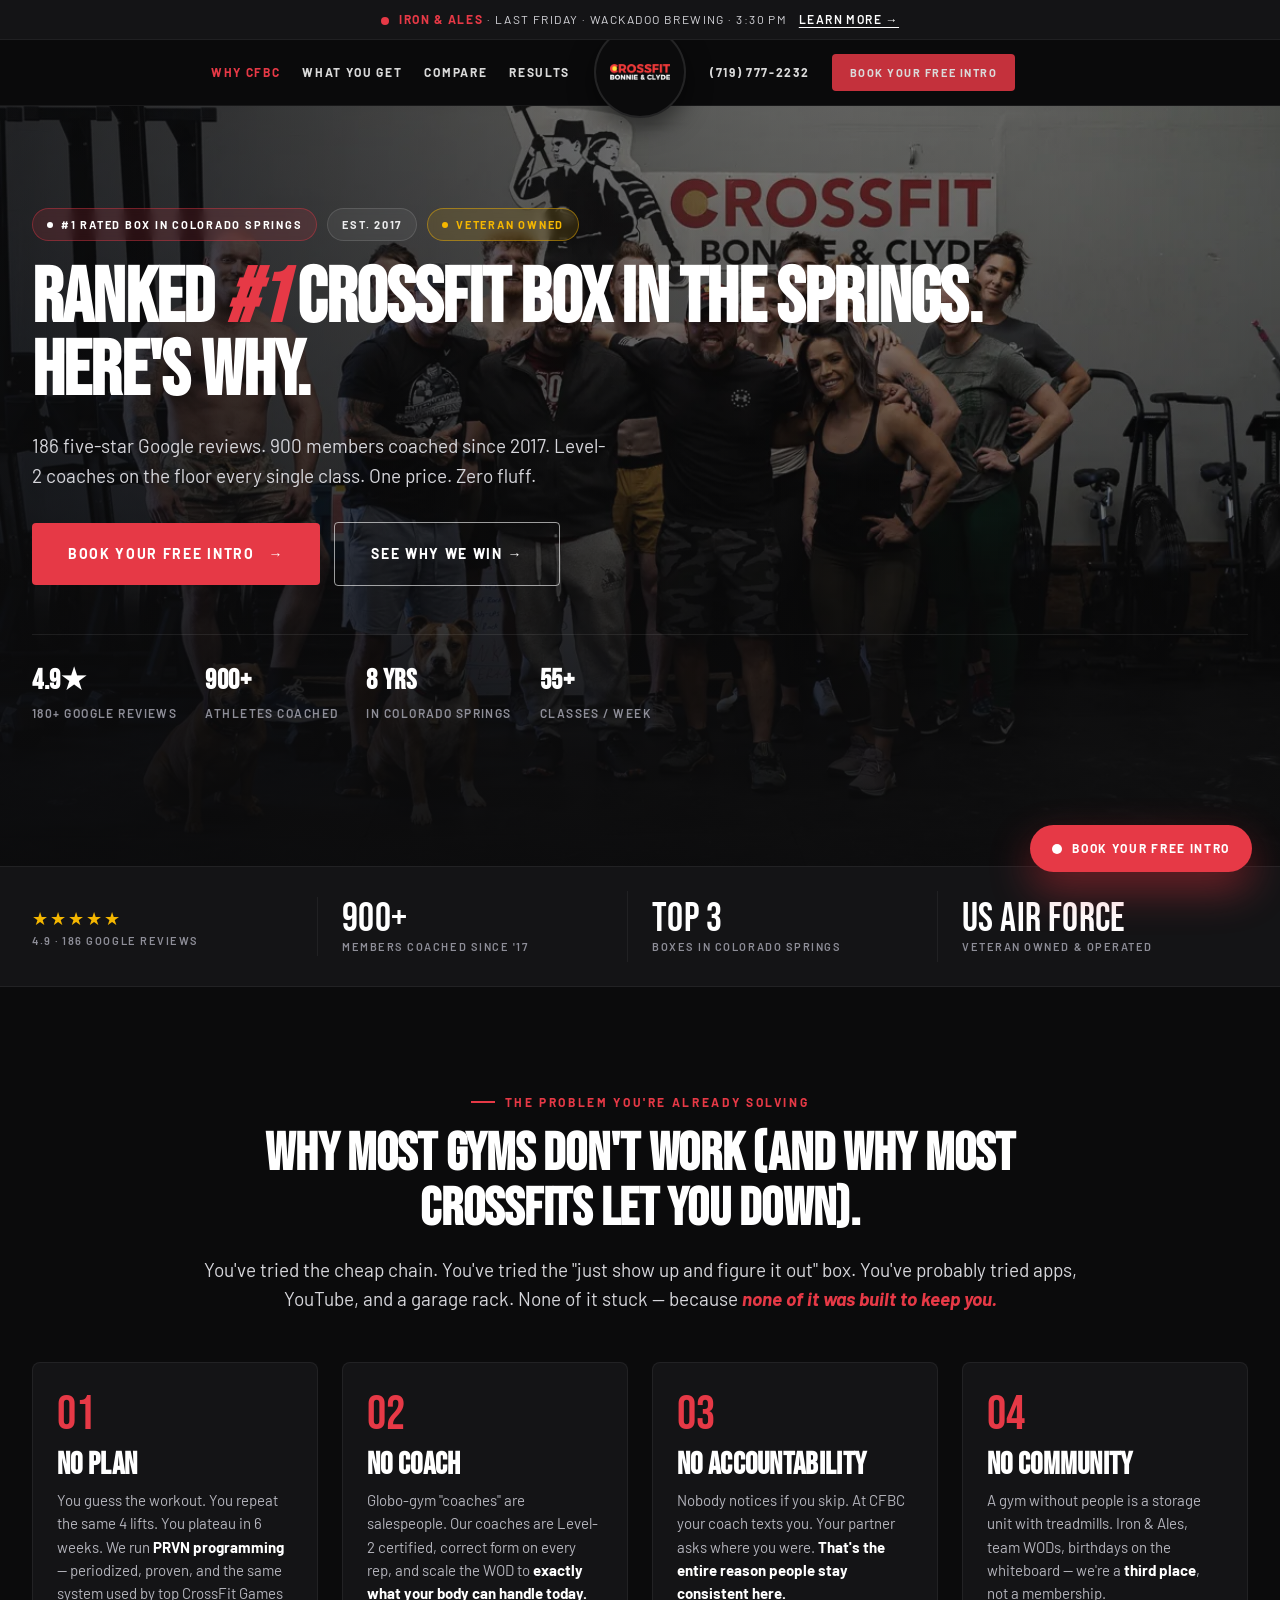
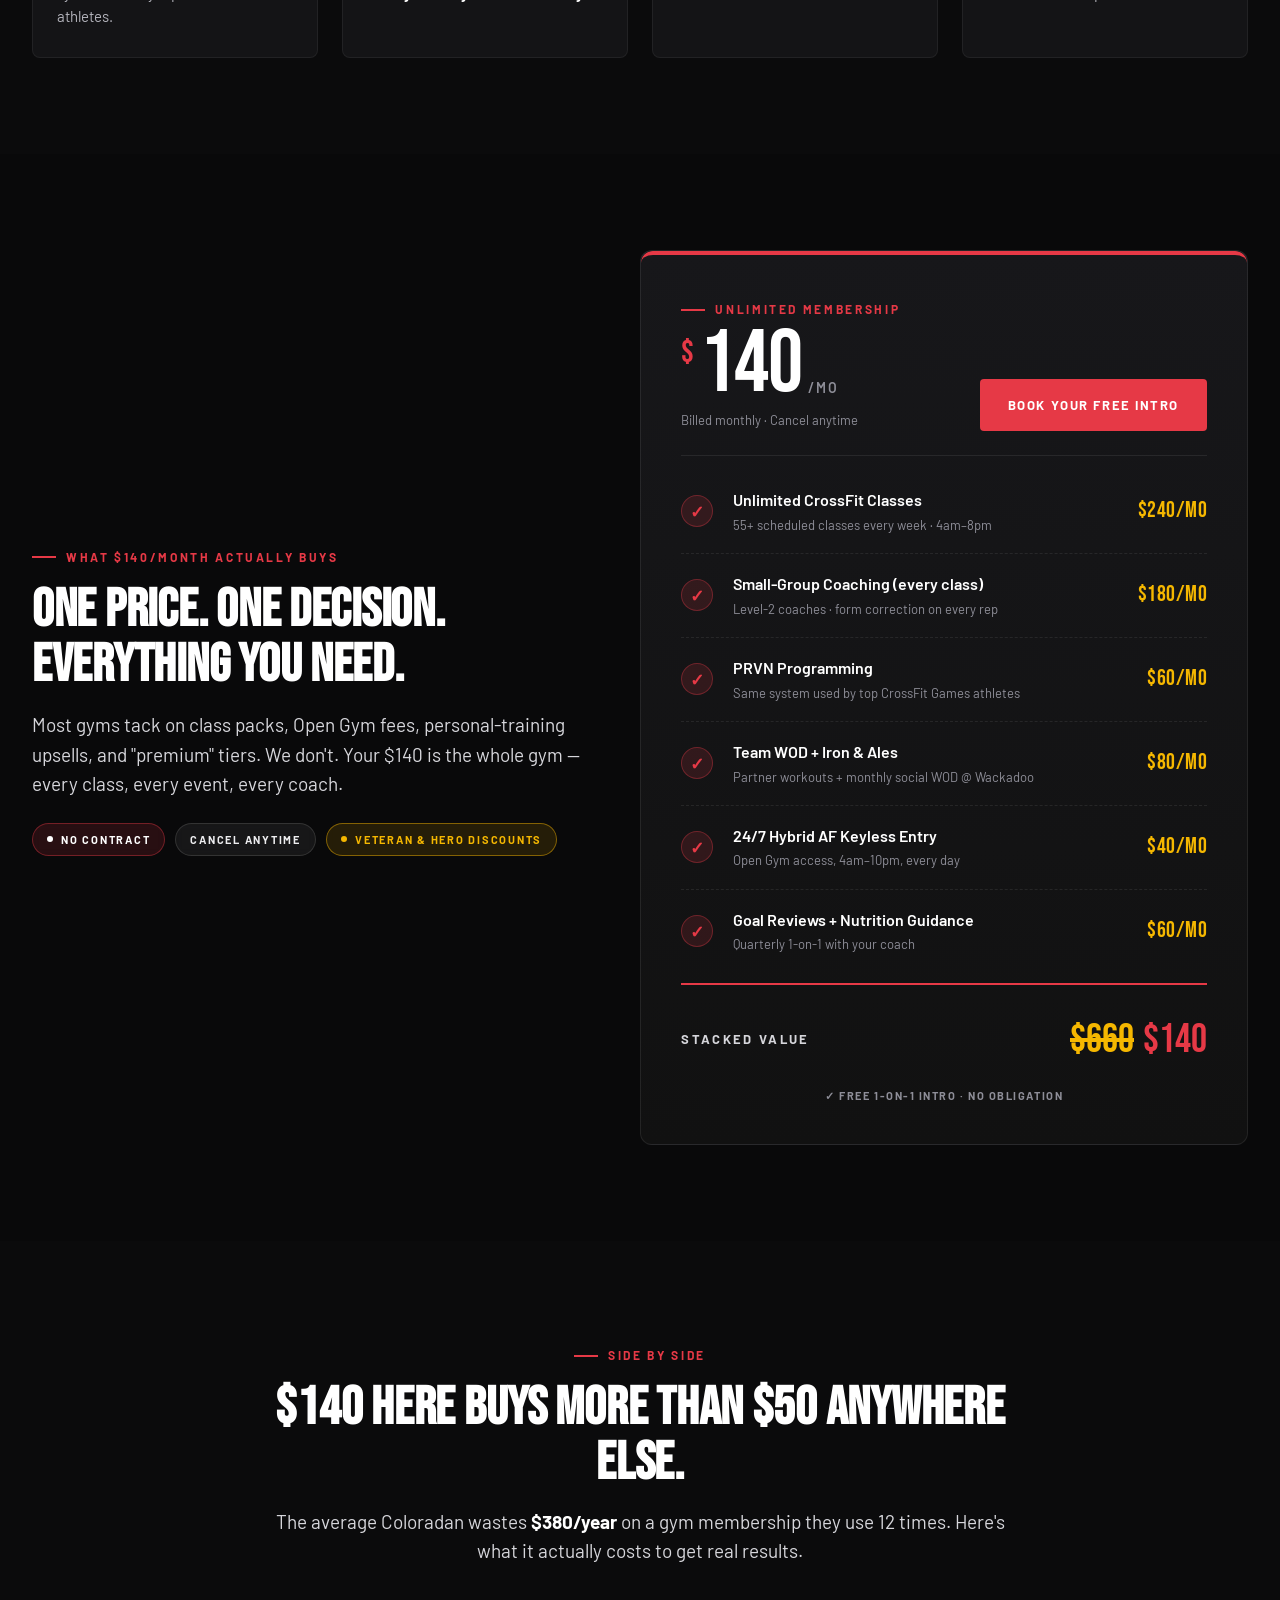
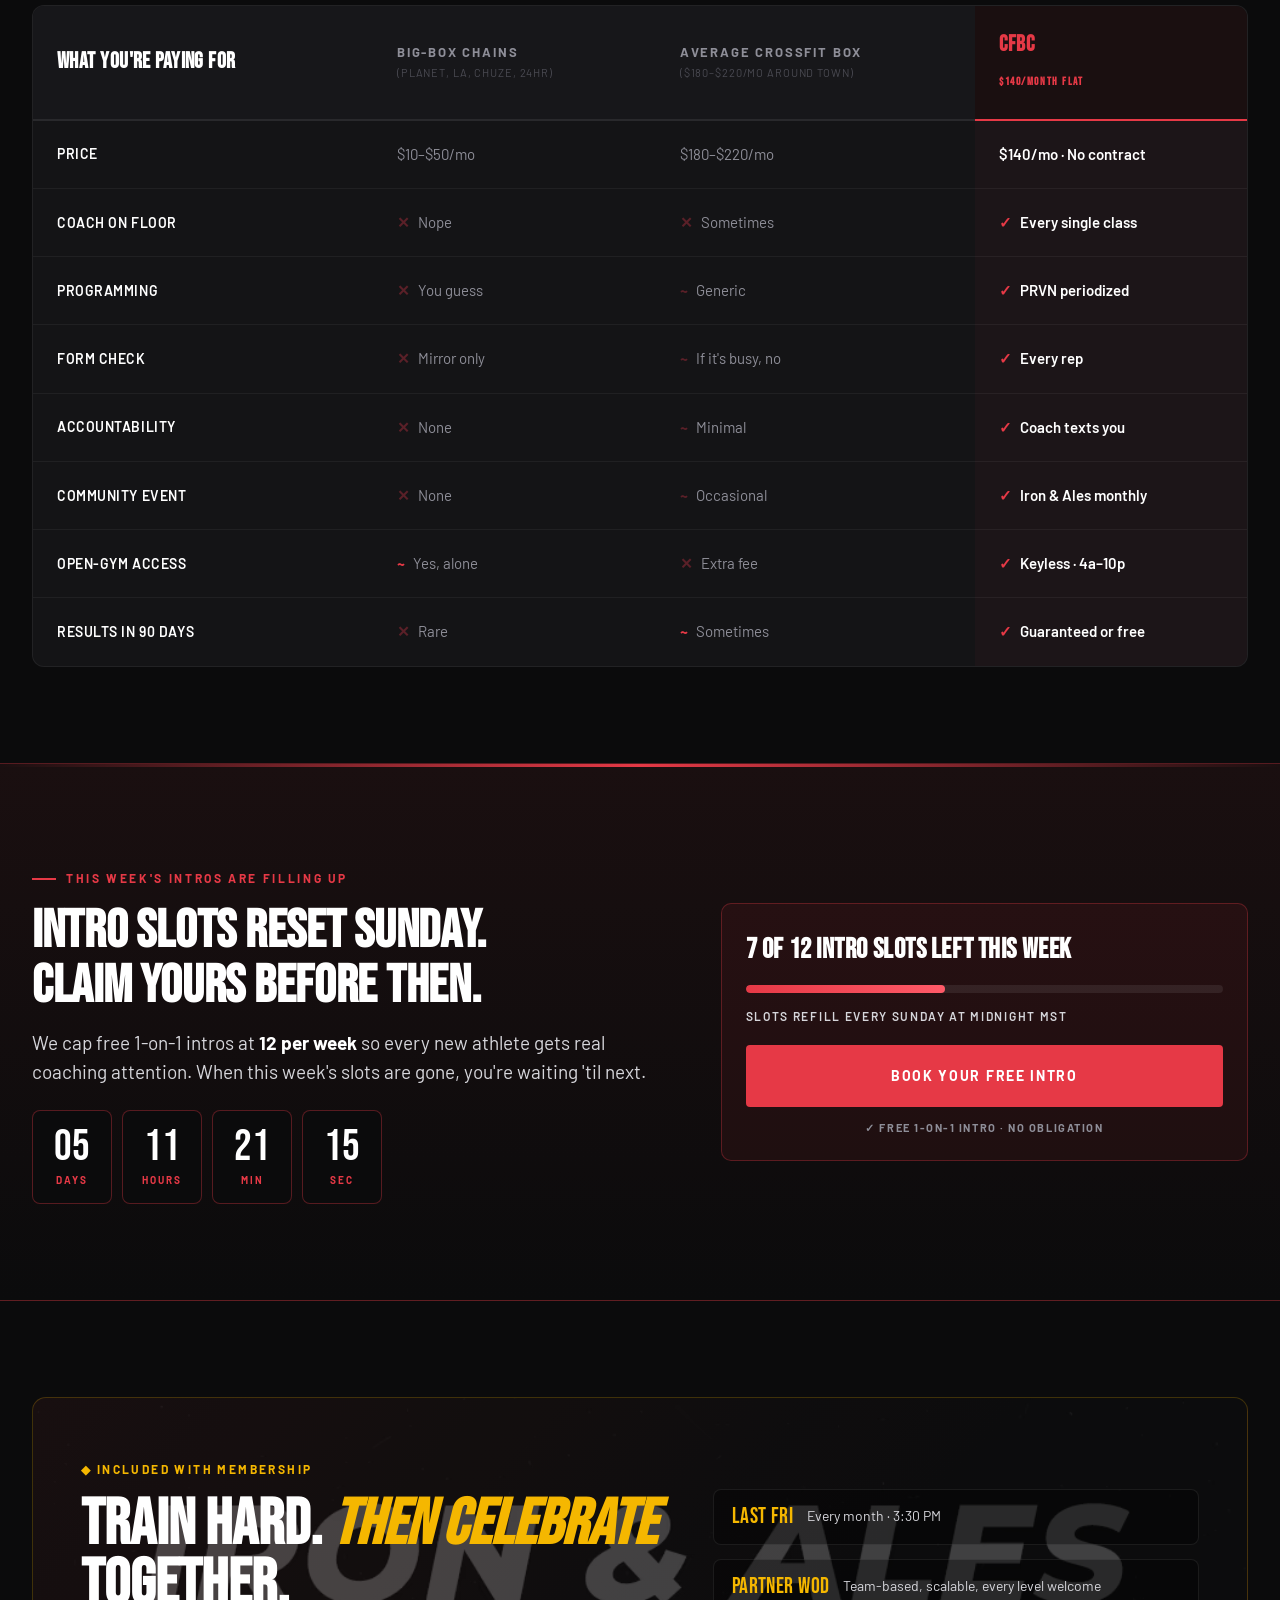
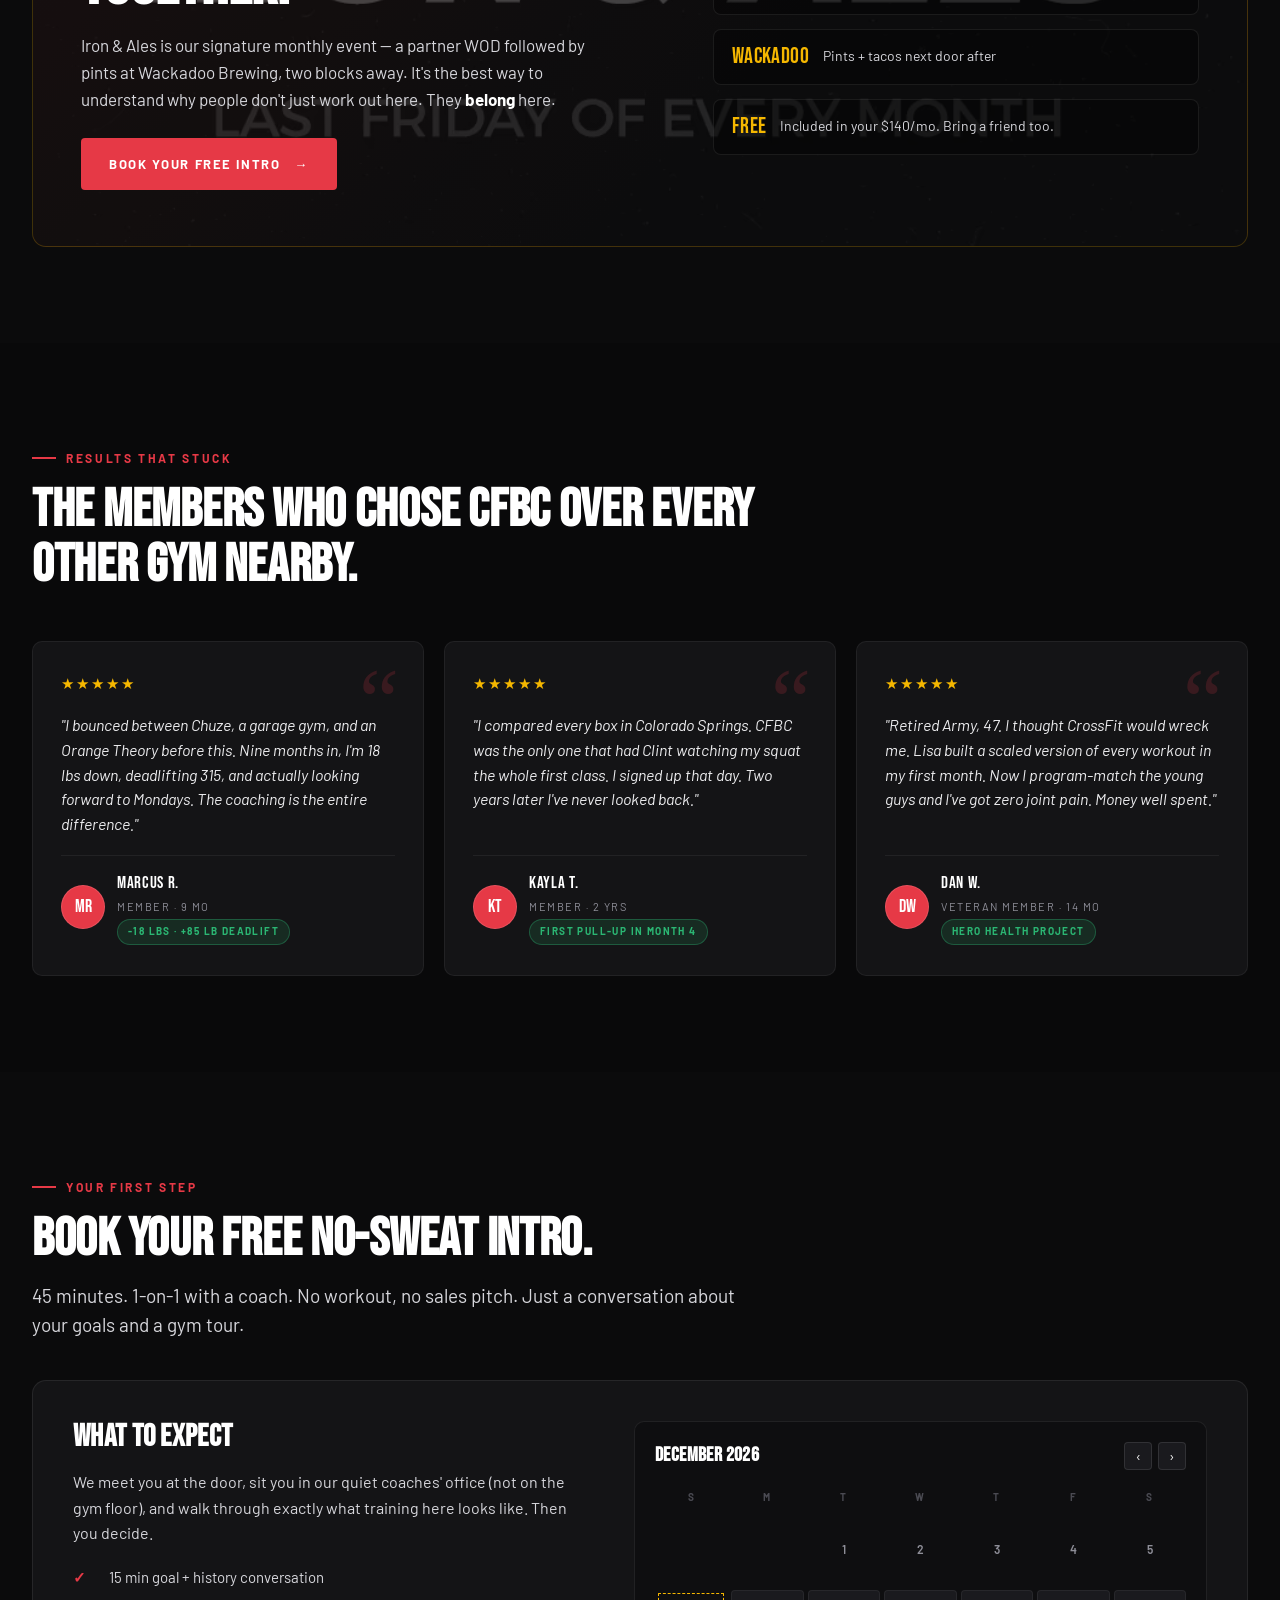
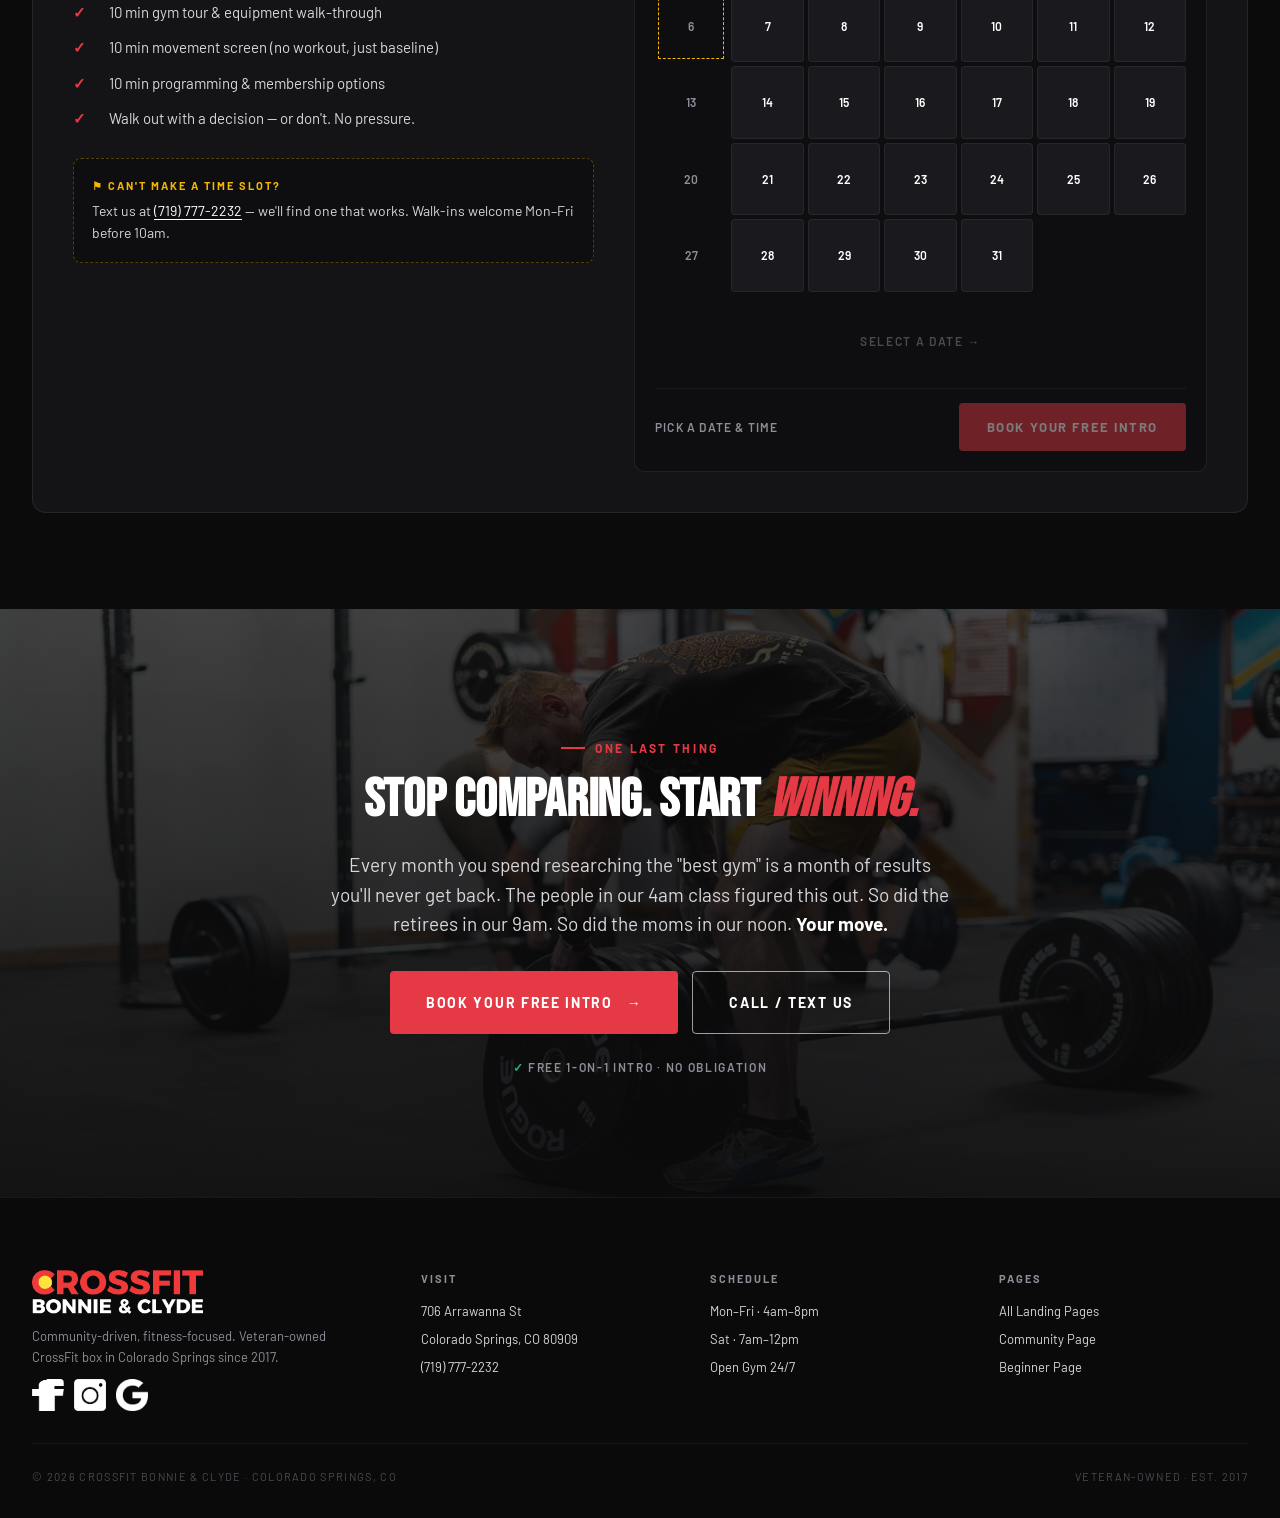
==== page-1-best-gym.html @ 379c1f5a "Implement CFBC landing pages from design handoff Three decision-stage landing pages for CrossFit Bon" ====
<!doctype html>
<html lang="en">
<head>
<meta charset="utf-8" />
<meta name="viewport" content="width=device-width,initial-scale=1" />
<title>CFBC — The Best CrossFit Gym in Colorado Springs</title>
<meta name="description" content="Coaching, unlimited classes, Iron &amp; Ales, and the community to back it up — all for $140/mo. Est. 2017. Veteran-owned." />
<link rel="stylesheet" href="shared/colors_and_type.css" />
<link rel="stylesheet" href="shared/lp.css" />
</head>
<body data-screen-label="Page 1 · Best Gym Near You" data-hero-treatment="photo">

<!-- IRON & ALES promo strip -->
<div class="promo-strip">
  <span class="dot"></span><b>Iron &amp; Ales</b> · Last Friday · Wackadoo Brewing · 3:30 PM <a href="#iron-ales">Learn More →</a>
</div>

<!-- NAV -->
<nav class="lp-nav">
  <div class="lp-nav-inner">
    <div class="lp-nav-links left">
      <a href="#why" class="active">Why CFBC</a>
      <a href="#value">What You Get</a>
      <a href="#compare">Compare</a>
      <a href="#results">Results</a>
    </div>
    <a href="#book" class="lp-logo-puck"><img src="assets/logo-cfbc.png" alt="CFBC"/></a>
    <div class="lp-nav-links right">
      <a href="tel:+17197772232">(719) 777-2232</a>
      <a href="#book" class="lp-nav-cta" data-cta-slot>Book Your Free Intro</a>
    </div>
  </div>
</nav>

<!-- HERO -->
<section class="hero" id="top">
  <div class="hero-bg"><img src="assets/photo-gym.webp" alt="CFBC gym floor"/></div>
  <div class="hero-scrim"></div>
  <div class="hero-inner">
    <div class="hero-badges">
      <span class="badge red"><span class="badge-dot"></span>#1 Rated Box in Colorado Springs</span>
      <span class="badge">Est. 2017</span>
      <span class="badge gold"><span class="badge-dot"></span>Veteran Owned</span>
    </div>
    <h1 class="display-h1">
      The Last CrossFit Gym You'll <em class="red-em">Ever Need</em> in Colorado Springs.
    </h1>
    <p class="sub">Coached sessions. Unlimited classes. Built-in community. One flat $140/month — no punch cards, no upsells, no guesswork. Book a free No-Sweat Intro and see the difference in 45 minutes.</p>
    <div class="hero-ctas">
      <a href="#book" class="btn btn-primary btn-lg btn-chev" data-cta-slot>Book Your Free Intro</a>
      <a href="#compare" class="btn btn-ghost btn-lg">See Why We Win →</a>
    </div>
    <div class="hero-meta">
      <div><strong>4.9★</strong>180+ Google Reviews</div>
      <div><strong>900+</strong>Athletes Coached</div>
      <div><strong>8 yrs</strong>In Colorado Springs</div>
      <div><strong>55+</strong>Classes / Week</div>
    </div>
  </div>
</section>

<!-- PROOF BAR -->
<section class="proof-bar">
  <div class="proof-bar-inner">
    <div class="cell"><div><div class="stars">★★★★★</div><div class="lbl">4.9 · 186 Google Reviews</div></div></div>
    <div class="cell"><div><div class="num">900+</div><div class="lbl">Members Coached Since '17</div></div></div>
    <div class="cell"><div><div class="num">Top 3</div><div class="lbl">Boxes in Colorado Springs</div></div></div>
    <div class="cell"><div><div class="num">US Air Force</div><div class="lbl">Veteran Owned &amp; Operated</div></div></div>
  </div>
</section>

<!-- WHY MOST GYMS DON'T WORK -->
<section id="why" class="pad-y">
  <div class="wrap">
    <div style="max-width:880px;margin:0 auto 48px;text-align:center">
      <div class="eyebrow" style="justify-content:center">The Problem You're Already Solving</div>
      <h2 class="display-h2">Why Most Gyms Don't Work (and Why Most CrossFits Let You Down).</h2>
      <p class="body-lg" style="margin-top:18px">You've tried the cheap chain. You've tried the "just show up and figure it out" box. You've probably tried apps, YouTube, and a garage rack. None of it stuck — because <em class="red-em">none of it was built to keep you.</em></p>
    </div>
    <div class="pillars">
      <div class="pillar">
        <div class="num">01</div>
        <h3 class="display-h3">No Plan</h3>
        <p>You guess the workout. You repeat the same 4 lifts. You plateau in 6 weeks. We run <b style="color:#fff">PRVN programming</b> — periodized, proven, and the same system used by top CrossFit Games athletes.</p>
      </div>
      <div class="pillar">
        <div class="num">02</div>
        <h3 class="display-h3">No Coach</h3>
        <p>Globo-gym "coaches" are salespeople. Our coaches are Level-2 certified, correct form on every rep, and scale the WOD to <b style="color:#fff">exactly what your body can handle today.</b></p>
      </div>
      <div class="pillar">
        <div class="num">03</div>
        <h3 class="display-h3">No Accountability</h3>
        <p>Nobody notices if you skip. At CFBC your coach texts you. Your partner asks where you were. <b style="color:#fff">That's the entire reason people stay consistent here.</b></p>
      </div>
      <div class="pillar">
        <div class="num">04</div>
        <h3 class="display-h3">No Community</h3>
        <p>A gym without people is a storage unit with treadmills. Iron &amp; Ales, team WODs, birthdays on the whiteboard — we're a <b style="color:#fff">third place</b>, not a membership.</p>
      </div>
    </div>
  </div>
</section>

<!-- VALUE STACK -->
<section id="value" class="pad-y" style="background:#09090a">
  <div class="wrap">
    <div style="display:grid;grid-template-columns:1fr 1.1fr;gap:56px;align-items:center" class="value-split">
      <div>
        <div class="eyebrow">What $140/month Actually Buys</div>
        <h2 class="display-h2">One Price. One Decision.<br/>Everything You Need.</h2>
        <p class="body-lg" style="margin-top:18px">Most gyms tack on class packs, Open Gym fees, personal-training upsells, and "premium" tiers. We don't. Your $140 is the whole gym — every class, every event, every coach.</p>
        <div style="display:flex;gap:10px;flex-wrap:wrap;margin-top:24px">
          <span class="badge red"><span class="badge-dot"></span>No Contract</span>
          <span class="badge">Cancel Anytime</span>
          <span class="badge gold"><span class="badge-dot"></span>Veteran &amp; Hero Discounts</span>
        </div>
      </div>
      <div class="stack-card" data-price-display>
        <div class="stack-head">
          <div>
            <div class="eyebrow" style="margin-bottom:6px">Unlimited Membership</div>
            <div class="stack-price">
              <sup>$</sup><span data-price-num>140</span><small data-price-unit>/mo</small>
            </div>
            <div class="body" style="font-size:13px;color:#8E8E98;margin-top:6px" data-price-note>Billed monthly · Cancel anytime</div>
          </div>
          <a href="#book" class="btn btn-primary" data-cta-slot>Book Your Free Intro</a>
        </div>
        <div class="stack-items">
          <div class="stack-item"><div class="chk">✓</div><div class="lbl">Unlimited CrossFit Classes<span>55+ scheduled classes every week · 4am–8pm</span></div><div class="val">$240/mo</div></div>
          <div class="stack-item"><div class="chk">✓</div><div class="lbl">Small-Group Coaching (every class)<span>Level-2 coaches · form correction on every rep</span></div><div class="val">$180/mo</div></div>
          <div class="stack-item"><div class="chk">✓</div><div class="lbl">PRVN Programming<span>Same system used by top CrossFit Games athletes</span></div><div class="val">$60/mo</div></div>
          <div class="stack-item"><div class="chk">✓</div><div class="lbl">Team WOD + Iron &amp; Ales<span>Partner workouts + monthly social WOD @ Wackadoo</span></div><div class="val">$80/mo</div></div>
          <div class="stack-item"><div class="chk">✓</div><div class="lbl">24/7 Hybrid AF Keyless Entry<span>Open Gym access, 4am–10pm, every day</span></div><div class="val">$40/mo</div></div>
          <div class="stack-item"><div class="chk">✓</div><div class="lbl">Goal Reviews + Nutrition Guidance<span>Quarterly 1-on-1 with your coach</span></div><div class="val">$60/mo</div></div>
        </div>
        <div class="stack-total">
          <div class="lbl">Stacked Value</div>
          <div><span class="val">$660</span> &nbsp; <span class="your">$140</span></div>
        </div>
        <div data-risk style="margin-top:16px;font-size:11px;letter-spacing:.14em;text-transform:uppercase;color:#8E8E98;font-weight:700;text-align:center"><span style="color:#2BB673">✓</span> Free 1-on-1 Intro · No Obligation</div>
      </div>
    </div>
  </div>
</section>

<!-- COMPARISON TABLE -->
<section id="compare" class="pad-y">
  <div class="wrap">
    <div style="max-width:760px;margin:0 auto 40px;text-align:center">
      <div class="eyebrow" style="justify-content:center">Side By Side</div>
      <h2 class="display-h2">$140 Here Buys More Than $50 Anywhere Else.</h2>
      <p class="body-lg" style="margin-top:16px">The average Coloradan wastes <b style="color:#fff">$380/year</b> on a gym membership they use 12 times. Here's what it actually costs to get real results.</p>
    </div>
    <table class="vs-table">
      <thead>
        <tr>
          <th style="width:28%">What You're Paying For</th>
          <th class="them">Big-Box Chains<br/><span style="font-weight:400;color:#4A4A52;font-size:11px;letter-spacing:.08em">(Planet, LA, Chuze, 24hr)</span></th>
          <th class="them">Average CrossFit Box<br/><span style="font-weight:400;color:#4A4A52;font-size:11px;letter-spacing:.08em">($180–$220/mo around town)</span></th>
          <th class="cfbc">CFBC<br/><span style="font-weight:700;color:var(--cfbc-red);font-size:11px;letter-spacing:.14em">$140/month flat</span></th>
        </tr>
      </thead>
      <tbody>
        <tr><td>Price</td><td class="them">$10–$50/mo</td><td class="them">$180–$220/mo</td><td class="cfbc">$140/mo · No contract</td></tr>
        <tr><td>Coach on Floor</td><td class="them"><span class="x">✕</span>Nope</td><td class="them"><span class="x">✕</span>Sometimes</td><td class="cfbc"><span class="v">✓</span>Every single class</td></tr>
        <tr><td>Programming</td><td class="them"><span class="x">✕</span>You guess</td><td class="them"><span class="x">~</span>Generic</td><td class="cfbc"><span class="v">✓</span>PRVN periodized</td></tr>
        <tr><td>Form Check</td><td class="them"><span class="x">✕</span>Mirror only</td><td class="them"><span class="x">~</span>If it's busy, no</td><td class="cfbc"><span class="v">✓</span>Every rep</td></tr>
        <tr><td>Accountability</td><td class="them"><span class="x">✕</span>None</td><td class="them"><span class="x">~</span>Minimal</td><td class="cfbc"><span class="v">✓</span>Coach texts you</td></tr>
        <tr><td>Community Event</td><td class="them"><span class="x">✕</span>None</td><td class="them"><span class="x">~</span>Occasional</td><td class="cfbc"><span class="v">✓</span>Iron &amp; Ales monthly</td></tr>
        <tr><td>Open-Gym Access</td><td class="them"><span class="v">~</span>Yes, alone</td><td class="them"><span class="x">✕</span>Extra fee</td><td class="cfbc"><span class="v">✓</span>Keyless · 4a–10p</td></tr>
        <tr><td>Results in 90 Days</td><td class="them"><span class="x">✕</span>Rare</td><td class="them"><span class="v">~</span>Sometimes</td><td class="cfbc"><span class="v">✓</span>Guaranteed or free</td></tr>
      </tbody>
    </table>
  </div>
</section>

<!-- URGENCY -->
<section class="urgency pad-y">
  <div class="wrap urgency-inner">
    <div>
      <div class="eyebrow">This Week's Intros Are Filling Up</div>
      <h2 class="display-h2">Intro Slots Reset Sunday.<br/>Claim Yours Before Then.</h2>
      <p class="body-lg" style="margin-top:14px">We cap free 1-on-1 intros at <b style="color:#fff">12 per week</b> so every new athlete gets real coaching attention. When this week's slots are gone, you're waiting 'til next.</p>
      <div class="countdown" aria-label="Countdown to enrollment close">
        <div class="cd-cell"><div class="n">00</div><div class="l">Days</div></div>
        <div class="cd-cell"><div class="n">00</div><div class="l">Hours</div></div>
        <div class="cd-cell"><div class="n">00</div><div class="l">Min</div></div>
        <div class="cd-cell"><div class="n">00</div><div class="l">Sec</div></div>
      </div>
    </div>
    <div class="spots">
      <h5><span data-spots-n>7</span> of 12 Intro Slots Left This Week</h5>
      <div class="spots-bar"><div class="spots-bar-fill" style="width:42%"></div></div>
      <small>Slots refill every Sunday at midnight MST</small>
      <a href="#book" class="btn btn-primary btn-lg" style="width:100%;justify-content:center;margin-top:18px" data-cta-slot>Book Your Free Intro</a>
      <div data-risk style="margin-top:12px;font-size:11px;letter-spacing:.14em;text-transform:uppercase;color:#8E8E98;font-weight:700;text-align:center"><span style="color:#2BB673">✓</span> Free 1-on-1 Intro · No Obligation</div>
    </div>
  </div>
</section>

<!-- IRON & ALES -->
<section id="iron-ales" class="pad-y">
  <div class="wrap">
    <div class="iron-ales">
      <div>
        <div class="label">◆ Included With Membership</div>
        <h3>Train Hard. <em>Then Celebrate</em> Together.</h3>
        <p>Iron &amp; Ales is our signature monthly event — a partner WOD followed by pints at Wackadoo Brewing, two blocks away. It's the best way to understand why people don't just work out here. They <b style="color:#fff">belong</b> here.</p>
        <a href="#book" class="btn btn-primary btn-chev" data-cta-slot>Book Your Free Intro</a>
      </div>
      <div class="iron-ales-facts">
        <div class="ia-fact"><div class="k">Last Fri</div><div class="v">Every month · 3:30 PM</div></div>
        <div class="ia-fact"><div class="k">Partner WOD</div><div class="v">Team-based, scalable, every level welcome</div></div>
        <div class="ia-fact"><div class="k">Wackadoo</div><div class="v">Pints + tacos next door after</div></div>
        <div class="ia-fact"><div class="k">Free</div><div class="v">Included in your $140/mo. Bring a friend too.</div></div>
      </div>
    </div>
  </div>
</section>

<!-- TESTIMONIALS -->
<section id="results" class="pad-y" style="background:#09090a">
  <div class="wrap">
    <div style="max-width:760px;margin:0 0 48px">
      <div class="eyebrow">Results That Stuck</div>
      <h2 class="display-h2">The Members Who Chose CFBC Over Every Other Gym Nearby.</h2>
    </div>
    <div class="tests-grid">
      <div class="test-card">
        <div class="test-stars">★★★★★</div>
        <p class="test-quote">"I bounced between Chuze, a garage gym, and an Orange Theory before this. Nine months in, I'm 18 lbs down, deadlifting 315, and actually looking forward to Mondays. The coaching is the entire difference."</p>
        <div class="test-person">
          <div class="test-avatar init">MR</div>
          <div>
            <div class="test-name">Marcus R.</div>
            <div class="test-meta">Member · 9 mo</div>
            <div class="test-result">-18 lbs · +85 lb deadlift</div>
          </div>
        </div>
      </div>
      <div class="test-card">
        <div class="test-stars">★★★★★</div>
        <p class="test-quote">"I compared every box in Colorado Springs. CFBC was the only one that had Clint watching my squat the whole first class. I signed up that day. Two years later I've never looked back."</p>
        <div class="test-person">
          <div class="test-avatar init">KT</div>
          <div>
            <div class="test-name">Kayla T.</div>
            <div class="test-meta">Member · 2 yrs</div>
            <div class="test-result">First pull-up in month 4</div>
          </div>
        </div>
      </div>
      <div class="test-card">
        <div class="test-stars">★★★★★</div>
        <p class="test-quote">"Retired Army, 47. I thought CrossFit would wreck me. Lisa built a scaled version of every workout in my first month. Now I program-match the young guys and I've got zero joint pain. Money well spent."</p>
        <div class="test-person">
          <div class="test-avatar init">DW</div>
          <div>
            <div class="test-name">Dan W.</div>
            <div class="test-meta">Veteran Member · 14 mo</div>
            <div class="test-result">Hero Health Project</div>
          </div>
        </div>
      </div>
    </div>
  </div>
</section>

<!-- BOOK BLOCK -->
<section id="book" class="pad-y">
  <div class="wrap">
    <div style="max-width:720px;margin:0 0 40px">
      <div class="eyebrow">Your First Step</div>
      <h2 class="display-h2">Book Your Free No-Sweat Intro.</h2>
      <p class="body-lg" style="margin-top:14px">45 minutes. 1-on-1 with a coach. No workout, no sales pitch. Just a conversation about your goals and a gym tour.</p>
    </div>
    <div class="book-block">
      <div class="book-info">
        <h3 class="display-h3">What To Expect</h3>
        <p class="body">We meet you at the door, sit you in our quiet coaches' office (not on the gym floor), and walk through exactly what training here looks like. Then you decide.</p>
        <ul>
          <li>15 min goal + history conversation</li>
          <li>10 min gym tour &amp; equipment walk-through</li>
          <li>10 min movement screen (no workout, just baseline)</li>
          <li>10 min programming &amp; membership options</li>
          <li>Walk out with a decision — or don't. No pressure.</li>
        </ul>
        <div style="margin-top:28px;padding:18px;background:#0e0e10;border:1px dashed rgba(245,183,0,.3);border-radius:8px">
          <div style="font-size:11px;letter-spacing:.18em;text-transform:uppercase;color:var(--cfbc-gold);font-weight:700;margin-bottom:6px">⚑ Can't make a time slot?</div>
          <div style="font-size:14px;color:#D6D6DB;line-height:1.55">Text us at <a href="sms:+17197772232" style="color:#fff;text-decoration:underline;text-underline-offset:3px">(719) 777-2232</a> — we'll find one that works. Walk-ins welcome Mon–Fri before 10am.</div>
        </div>
      </div>
      <div class="cal">
        <div class="cal-head">
          <h4 data-cal-head>April 2026</h4>
          <div class="nav">
            <button data-cal-prev aria-label="prev">‹</button>
            <button data-cal-next aria-label="next">›</button>
          </div>
        </div>
        <div class="cal-grid"></div>
        <div class="cal-slots"></div>
        <div class="cal-foot">
          <div class="sel">Pick a date &amp; time</div>
          <button class="btn btn-primary cal-confirm" disabled style="opacity:.45" data-cta-slot>Book Your Free Intro</button>
        </div>
      </div>
    </div>
  </div>
</section>

<!-- FINAL CTA -->
<section class="final-cta">
  <div class="eyebrow" style="justify-content:center">One Last Thing</div>
  <h2 class="display-h2">Stop Comparing. Start <em class="red-em">Winning.</em></h2>
  <p class="body-lg">Every month you spend researching the "best gym" is a month of results you'll never get back. The people in our 4am class figured this out. So did the retirees in our 9am. So did the moms in our noon. <b style="color:#fff">Your move.</b></p>
  <div class="btns">
    <a href="#book" class="btn btn-primary btn-lg btn-chev" data-cta-slot>Book Your Free Intro</a>
    <a href="tel:+17197772232" class="btn btn-ghost btn-lg">Call / Text Us</a>
  </div>
  <div data-risk class="risk"><span>✓</span> Free 1-on-1 Intro · No Obligation</div>
</section>

<!-- FOOTER -->
<footer class="lp-footer">
  <div class="lp-footer-inner">
    <div class="brand">
      <img src="assets/logo-cfbc.png" class="logo" alt="CrossFit Bonnie & Clyde"/>
      <div style="color:#8E8E98;font-size:13px;line-height:1.6;max-width:300px">Community-driven, fitness-focused. Veteran-owned CrossFit box in Colorado Springs since 2017.</div>
      <div class="socials">
        <a href="#"><img src="assets/icon-social-fb.png" alt="Facebook"/></a>
        <a href="#"><img src="assets/icon-social-ig.png" alt="Instagram"/></a>
        <a href="#"><img src="assets/icon-social-gb.png" alt="Google"/></a>
      </div>
    </div>
    <div><h5>Visit</h5><ul><li>706 Arrawanna St</li><li>Colorado Springs, CO 80909</li><li><a href="tel:+17197772232">(719) 777-2232</a></li></ul></div>
    <div><h5>Schedule</h5><ul><li>Mon–Fri · 4am–8pm</li><li>Sat · 7am–12pm</li><li>Open Gym 24/7</li></ul></div>
    <div><h5>Pages</h5><ul><li><a href="index.html">All Landing Pages</a></li><li><a href="page-2-community.html">Community Page</a></li><li><a href="page-3-beginner.html">Beginner Page</a></li></ul></div>
  </div>
  <div class="lp-footer-bottom">
    <div>© 2026 CrossFit Bonnie &amp; Clyde · Colorado Springs, CO</div>
    <div>Veteran-owned · Est. 2017</div>
  </div>
</footer>

<!-- STICKY CTAs -->
<a href="#book" class="sticky-pill" data-cta-slot><span class="blink"></span>Book Your Free Intro</a>
<div class="sticky-bar">
  <div class="info"><b>$140/mo</b> <span>Free No-Sweat Intro</span></div>
  <a href="#book" class="btn btn-primary" data-cta-slot>Book</a>
</div>

<script>
window.CFBC_PAGE_CONFIG = {
  pageLabel: 'Page 1 · Best Gym Near You',
  pageAngle: 'Status + Logic · "The best CrossFit gym near me"',
  tweakDefaults: /*EDITMODE-BEGIN*/{
    "headline": 2,
    "hero_treatment": "video",
    "iron_ales_banner": true,
    "cta_copy": "book_intro",
    "price_display": "monthly",
    "risk_reversal": "free_trial"
  }/*EDITMODE-END*/,
  headlines: [
    { label:'The Last Gym You\'ll Ever Need', html:'The Last CrossFit Gym You\'ll <em class="red-em">Ever Need</em> in Colorado Springs.', sub:'Coached sessions. Unlimited classes. Built-in community. One flat $140/month — no punch cards, no upsells, no guesswork. Book a free No-Sweat Intro and see the difference in 45 minutes.' },
    { label:'Stop Searching. Start Training.', html:'Stop Searching.<br/><em class="red-em">Start Training.</em>', sub:'You Googled the best CrossFit gym in Colorado Springs. You found it. Real coaching, unlimited classes, and the community to keep you coming back — all for $140/month.' },
    { label:'Ranked #1 For A Reason', html:'Ranked <em class="red-em">#1</em> CrossFit Box In The Springs. Here\'s Why.', sub:'186 five-star Google reviews. 900 members coached since 2017. Level-2 coaches on the floor every single class. One price. Zero fluff.' },
    { label:'Best Gym In Colorado Springs', html:'The Best CrossFit Gym In <em class="red-em">Colorado Springs.</em> Priced Like It Knows It.', sub:'$140/month unlimited. PRVN programming. Veteran-owned. Iron &amp; Ales included. Book a free 1-on-1 intro — no pressure, no workout, no sales pitch.' },
    { label:'One Gym. One Price. Zero Fluff.', html:'One Gym. <em class="red-em">One Price.</em> Zero Fluff.', sub:'Every class, every event, every coach — unlimited for $140/month. No add-ons, no premium tiers, no contracts. Just the best hour of your day.' },
    { label:'Proof-Forward', html:'900 Members. <em class="red-em">186 Five-Star Reviews.</em> $140/mo.', sub:'Since 2017, we\'ve been the place Colorado Springs athletes come when every other gym fails them. Come find out why in a free 45-minute intro.' },
    { label:'Get Coached. Get Results.', html:'Get Coached. Get <em class="red-em">Results.</em> Get Out.', sub:'CFBC isn\'t a lifestyle. It\'s an hour a day of structured, coached, community-driven work — then you go live your life. $140/month unlimited.' },
    { label:'Built For Colorado', html:'Built For Colorado Springs. <em class="red-em">Priced For Real People.</em>', sub:'The coaching a $300 box charges for. The community a $50 chain can\'t buy. For $140/month. Book your free intro.' }
  ],
  copylab: {
    ctas: [
      'Start Your First Class Free',
      'Claim Your 7-Day Free Trial',
      'Reserve My Intro Slot',
      'Get My $140 Unlimited Membership',
      'See If I\'m A Fit (Free 45-Min Call)',
      'Tour The Gym — No Pressure',
      'Lock In My Spot This Week',
      'Let\'s Meet — Free No-Sweat Intro'
    ],
    ironAles: [
      'Train Hard. Then Celebrate Together. — core tagline',
      'The last Friday of every month, we put down the barbell and pick up a pint.',
      'Partner WOD at 3:30pm → Pints at Wackadoo Brewing next door → Everyone welcome, every level scalable.',
      'It\'s not a workout event. It\'s the reason you\'ll actually show up to Monday.',
      'Your membership includes every Iron & Ales. Bring a guest free, first time.'
    ],
    objections: [
      { q:'$140/month is a lot.', a:'So is a $50/mo membership you use 4x/year — that\'s $150/visit. CFBC members average 16 visits/month. That\'s $8.75/session for coached training. Personal trainers in Colorado Springs charge $85/session. You\'re not paying more, you\'re paying right.' },
      { q:'I\'m not fit enough for CrossFit.', a:'Our programming is fully scalable. Your first month, 90% of what you do is taught — not rushed. The people who most benefit from CrossFit are the ones who walk in saying this exact thing.' },
      { q:'I already have a gym / garage setup.', a:'You have equipment. We have coaching, community, structure, and accountability — the 4 things that actually create consistency. Come see the difference for 45 minutes, free.' },
      { q:'I don\'t have time.', a:'One class is 60 minutes. We run 10 class times/day, 4am to 8pm. You have time. You might not have the right environment yet.' },
      { q:'What if I don\'t like it?', a:'Cancel anytime. No contract, no fees, no ghost-billing. First month not a fit? We\'ll part as friends. Most people don\'t, but we make it easy.' },
      { q:'Aren\'t all CrossFits kind of the same?', a:'Programming varies wildly. So do coach certifications. So does culture. Come try 3 classes on a free trial — you\'ll feel the difference in 20 minutes.' }
    ],
    visuals: [
      'Hero: wide-angle shot of full gym floor mid-class, coach correcting form, heavy bar on floor — Clint or Lisa visible.',
      'Pillar section: 4 iconographic CFBC value glyphs (community, passion, commitment, growth).',
      'Value stack: premium card treatment, red top band, clear $140 vs $660 value comparison.',
      'Comparison table: dark rows, green check vs muted X, CFBC column tinted red.',
      'Iron & Ales: warm, post-workout photo with beer + laughing members at Wackadoo.',
      'Final CTA: moody weights-at-dusk photo, black scrim, single red CTA.'
    ],
    trust: [
      '4.9★ · 186 Google Reviews (link to GBP)',
      '900+ members coached since 2017',
      'Veteran-owned badge (Clint Jordan, USAF retired)',
      'Est. 2017 — 8 years operating in the Springs',
      'CrossFit Level-2 certified coaching staff',
      'PRVN programming partnership',
      'Named member testimonials with headshots + quantified results',
      'Risk reversal: "No contract. Cancel anytime."'
    ]
  }
};
</script>
<script src="shared/lp.js"></script>
</body>
</html>
---- shared/colors_and_type.css ----
/* ============================================================
   CFBC Design System — Colors & Type
   CrossFit Bonnie & Clyde, Colorado Springs, CO
   Source: https://www.crossfitbonnieandclyde.com
   ============================================================ */

/* ---------- Font imports (Google Fonts substitutes) ----------
   Exact brand fonts could not be extracted from the Webflow site
   source. The CFBC wordmark uses a heavy condensed italic sans
   (Impact-family). Closest free substitutes from Google Fonts:
     - Display: Bebas Neue / Oswald (heavy condensed)
     - Body:    Barlow (industrial humanist sans, Webflow-common)
     - Accent:  Archivo Black (for blocky emphasis)
   Flag: ask CFBC for brand fonts if pixel-perfect match needed.
---------------------------------------------------------------*/
@import url("https://fonts.googleapis.com/css2?family=Bebas+Neue&family=Oswald:wght@400;500;600;700&family=Barlow:ital,wght@0,300;0,400;0,500;0,600;0,700;0,800;1,400;1,700&family=Archivo+Black&display=swap");

:root {
  /* =========== COLORS =========== */

  /* Brand core — pulled from the CFBC logo / site */
  --cfbc-red:        #E63946;   /* primary brand red (logo, CTA) */
  --cfbc-red-dark:   #C0232F;   /* hover / press */
  --cfbc-red-deep:   #8E1620;   /* shadow / focus ring */
  --cfbc-gold:       #F5B700;   /* Colorado "C" dot */
  --cfbc-gold-warm:  #E6A800;   /* hover / press on gold */

  /* Neutrals — dark-first gym aesthetic */
  --cfbc-black:      #0B0B0C;   /* page bg */
  --cfbc-ink:        #141416;   /* cards on black */
  --cfbc-charcoal:   #1F1F23;   /* elevated surface */
  --cfbc-graphite:   #2A2A30;   /* border on dark */
  --cfbc-steel:      #4A4A52;   /* muted text on dark */
  --cfbc-silver:     #8E8E98;   /* tertiary text */
  --cfbc-fog:        #C9C9D0;   /* hairlines on light */
  --cfbc-bone:       #EDEDEF;   /* light surface */
  --cfbc-paper:      #F7F7F5;   /* warm off-white background */
  --cfbc-white:      #FFFFFF;

  /* Semantic — foreground on dark (default mode) */
  --fg-1: var(--cfbc-white);          /* primary text */
  --fg-2: #D6D6DB;                     /* secondary body */
  --fg-3: var(--cfbc-silver);          /* muted meta */
  --fg-inverse: var(--cfbc-black);     /* on light surfaces */

  /* Semantic — background */
  --bg-page:       var(--cfbc-black);
  --bg-surface:    var(--cfbc-ink);
  --bg-elevated:   var(--cfbc-charcoal);
  --bg-accent:     var(--cfbc-red);
  --bg-light:      var(--cfbc-paper);

  /* Semantic — borders */
  --border-subtle:  rgba(255,255,255,0.08);
  --border-default: rgba(255,255,255,0.14);
  --border-strong:  rgba(255,255,255,0.28);
  --border-light:   #E2E2DE;

  /* Status */
  --status-success: #2BB673;
  --status-warn:    var(--cfbc-gold);
  --status-danger:  var(--cfbc-red);

  /* =========== TYPE — families =========== */
  --font-display: "Bebas Neue", "Oswald", "Arial Narrow", Impact, sans-serif;
  --font-display-italic: "Oswald", "Arial Narrow", Impact, sans-serif; /* use italic + weight 700 */
  --font-body:    "Barlow", "Helvetica Neue", Arial, sans-serif;
  --font-accent:  "Archivo Black", "Barlow", sans-serif;
  --font-mono:    ui-monospace, "SF Mono", Menlo, Consolas, monospace;

  /* =========== TYPE — scale (desktop-first) =========== */
  --fs-hero:   clamp(56px, 9vw, 128px);  /* "Community Driven & Fitness Focused" */
  --fs-h1:     clamp(44px, 6vw, 84px);
  --fs-h2:     clamp(34px, 4.2vw, 60px);
  --fs-h3:     clamp(24px, 2.4vw, 34px);
  --fs-h4:     20px;
  --fs-eyebrow: 14px;   /* "The best hour of your day" */
  --fs-body-lg: 20px;
  --fs-body:    17px;
  --fs-body-sm: 15px;
  --fs-caption: 13px;
  --fs-tiny:    11px;

  /* Line-height */
  --lh-tight:  0.92;     /* display headlines */
  --lh-heading: 1.05;
  --lh-body:   1.55;
  --lh-meta:   1.35;

  /* Letter-spacing */
  --ls-tight:  -0.02em;
  --ls-normal: 0;
  --ls-wide:   0.08em;
  --ls-xwide:  0.18em;   /* eyebrows, tiny labels */

  /* Weights */
  --fw-reg: 400;
  --fw-med: 500;
  --fw-sb:  600;
  --fw-bold: 700;
  --fw-black: 900;

  /* =========== SPACING =========== */
  --space-0: 0;
  --space-1: 4px;
  --space-2: 8px;
  --space-3: 12px;
  --space-4: 16px;
  --space-5: 24px;
  --space-6: 32px;
  --space-7: 48px;
  --space-8: 64px;
  --space-9: 96px;
  --space-10: 128px;
  --space-11: 160px;

  /* =========== RADII =========== */
  --radius-0: 0;
  --radius-1: 2px;
  --radius-2: 4px;          /* buttons, inputs */
  --radius-3: 8px;          /* cards */
  --radius-4: 12px;
  --radius-pill: 999px;

  /* =========== SHADOWS =========== */
  --shadow-sm: 0 1px 2px rgba(0,0,0,0.35);
  --shadow-md: 0 10px 24px rgba(0,0,0,0.45);
  --shadow-lg: 0 24px 48px rgba(0,0,0,0.55);
  --shadow-red: 0 10px 30px rgba(230,57,70,0.35);
  --shadow-inset: inset 0 0 0 1px rgba(255,255,255,0.06);

  /* =========== MOTION =========== */
  --ease-out: cubic-bezier(0.2, 0.7, 0.2, 1);
  --ease-in-out: cubic-bezier(0.4, 0, 0.2, 1);
  --dur-fast: 120ms;
  --dur-base: 220ms;
  --dur-slow: 420ms;

  /* =========== LAYOUT =========== */
  --container-max: 1280px;
  --container-pad: clamp(20px, 4vw, 64px);
}

/* ---------- Base element styles ---------- */
html, body {
  background: var(--bg-page);
  color: var(--fg-1);
  font-family: var(--font-body);
  font-size: var(--fs-body);
  line-height: var(--lh-body);
  -webkit-font-smoothing: antialiased;
}

h1, h2, h3, h4, .display {
  font-family: var(--font-display);
  font-weight: var(--fw-bold);
  letter-spacing: var(--ls-normal);
  line-height: var(--lh-heading);
  text-transform: uppercase;
  margin: 0;
}

/* Semantic type utility classes */
.t-hero {
  font-family: var(--font-display);
  font-weight: var(--fw-bold);
  font-size: var(--fs-hero);
  line-height: var(--lh-tight);
  letter-spacing: var(--ls-tight);
  text-transform: uppercase;
}
.t-h1 {
  font-family: var(--font-display);
  font-weight: var(--fw-bold);
  font-size: var(--fs-h1);
  line-height: var(--lh-heading);
  text-transform: uppercase;
}
.t-h2 {
  font-family: var(--font-display);
  font-weight: var(--fw-bold);
  font-size: var(--fs-h2);
  line-height: var(--lh-heading);
  text-transform: uppercase;
}
.t-h3 {
  font-family: var(--font-display);
  font-weight: var(--fw-bold);
  font-size: var(--fs-h3);
  line-height: var(--lh-heading);
  text-transform: uppercase;
  letter-spacing: 0.02em;
}
.t-eyebrow {
  font-family: var(--font-body);
  font-weight: var(--fw-sb);
  font-size: var(--fs-eyebrow);
  text-transform: uppercase;
  letter-spacing: var(--ls-xwide);
  color: var(--cfbc-red);
}
.t-body-lg  { font-size: var(--fs-body-lg); line-height: 1.5; color: var(--fg-2); }
.t-body     { font-size: var(--fs-body);    line-height: var(--lh-body); color: var(--fg-2); }
.t-body-sm  { font-size: var(--fs-body-sm); line-height: 1.55; color: var(--fg-3); }
.t-caption  { font-size: var(--fs-caption); line-height: var(--lh-meta); color: var(--fg-3); }
.t-mono     { font-family: var(--font-mono); font-size: 13px; letter-spacing: 0.02em; }

/* Stencil / outlined display effect — used on "HIGH INTENSITY", "EXPERT COACHING" headline lockups */
.t-outline {
  font-family: var(--font-display);
  font-weight: var(--fw-bold);
  text-transform: uppercase;
  font-style: italic;
  color: transparent;
  -webkit-text-stroke: 2px var(--cfbc-red);
  text-stroke: 2px var(--cfbc-red);
  letter-spacing: 0.01em;
  line-height: 0.95;
}
---- shared/lp.css ----
/* =========================================================
   CFBC Landing Pages — shared conversion-oriented styles
   Built on colors_and_type.css tokens.
   ========================================================= */

* { box-sizing: border-box; }
html, body { margin: 0; background: var(--bg-page); color: var(--fg-1); font-family: var(--font-body); -webkit-font-smoothing: antialiased; }
body { overflow-x: hidden; }
a { color: inherit; text-decoration: none; }
button { font-family: inherit; cursor: pointer; }
img { max-width: 100%; display: block; }

/* ---------- IRON & ALES PROMO STRIP ---------- */
.promo-strip {
  background: #141416;
  border-bottom: 1px solid rgba(255,255,255,.05);
  padding: 10px 32px;
  text-align: center;
  font-size: 12px;
  letter-spacing: .12em;
  text-transform: uppercase;
  color: #D6D6DB;
  position: relative;
  z-index: 60;
}
.promo-strip .dot { display:inline-block; width:8px; height:8px; border-radius:50%; background:var(--cfbc-red); margin-right:10px; animation: blink 2s ease-in-out infinite; vertical-align: middle; }
.promo-strip b { color: var(--cfbc-red); font-weight:700; letter-spacing:.14em; }
.promo-strip a { color:#fff; text-decoration: underline; text-underline-offset:3px; margin-left:8px; font-weight:600; }
@keyframes blink { 0%,100% { opacity: 1; } 50% { opacity: .4; } }

/* ---------- NAV ---------- */
.lp-nav {
  position: sticky; top:0; z-index: 50;
  background: rgba(11,11,12,.92);
  backdrop-filter: blur(8px);
  border-bottom: 1px solid rgba(255,255,255,.06);
}
.lp-nav-inner {
  max-width: 1280px; margin: 0 auto; padding: 14px 32px;
  display: grid; grid-template-columns: 1fr auto 1fr; align-items: center; gap: 24px;
}
.lp-nav-links {
  display:flex; gap: 22px; align-items:center;
  font-size: 12px; font-weight: 700; text-transform: uppercase; letter-spacing: .14em;
}
.lp-nav-links.left { justify-content: flex-end; }
.lp-nav-links.right { justify-content: flex-start; }
.lp-nav-links a { opacity:.85; transition: color 220ms, opacity 220ms; }
.lp-nav-links a:hover { opacity:1; color: var(--cfbc-red); }
.lp-nav-links a.active { color: var(--cfbc-red); opacity:1; }
.lp-logo-puck {
  width: 92px; height: 92px; border-radius:50%;
  background: var(--cfbc-black); border: 2px solid rgba(255,255,255,.1);
  display: flex; align-items:center; justify-content:center;
  padding: 14px; margin: -30px 0;
  box-shadow: 0 10px 24px rgba(0,0,0,.5);
}
.lp-logo-puck img { width: 100%; height: auto; }
.lp-nav-cta {
  padding: 10px 18px; font-size: 11px; letter-spacing:.14em;
  background: var(--cfbc-red); color:#fff; border-radius: 4px; font-weight: 700; text-transform: uppercase;
  transition: background 220ms;
}
.lp-nav-cta:hover { background: var(--cfbc-red-dark); }

/* ---------- BUTTONS ---------- */
.btn {
  display:inline-flex; align-items:center; gap:10px;
  padding: 16px 28px; font-size: 13px; font-weight:700;
  letter-spacing:.12em; text-transform:uppercase;
  border-radius: 4px; border:none; cursor:pointer;
  transition: all 220ms var(--ease-out);
  white-space: nowrap;
}
.btn-lg { padding: 20px 36px; font-size: 14px; }
.btn-primary { background: var(--cfbc-red); color:#fff; }
.btn-primary:hover { background: var(--cfbc-red-dark); box-shadow: 0 10px 30px rgba(230,57,70,.38); transform: translateY(-1px); }
.btn-primary:active { transform: translateY(0) scale(.98); background: var(--cfbc-red-deep); }
.btn-ghost { background: transparent; color:#fff; border: 1px solid rgba(255,255,255,.6); }
.btn-ghost:hover { background:#fff; color: var(--cfbc-black); }
.btn-gold { background: var(--cfbc-gold); color: #0B0B0C; }
.btn-gold:hover { background: var(--cfbc-gold-warm); }
.btn-chev::after { content:"→"; margin-left:4px; font-weight:700; transition: transform 220ms; }
.btn-chev:hover::after { transform: translateX(4px); }

/* ---------- SECTION SCAFFOLD ---------- */
section { position: relative; }
.wrap { max-width: 1280px; margin: 0 auto; padding: 0 32px; }
.wrap-narrow { max-width: 960px; margin: 0 auto; padding: 0 32px; }
.pad-y { padding-top: 96px; padding-bottom: 96px; }
.pad-y-sm { padding-top: 64px; padding-bottom: 64px; }
.eyebrow {
  font-size: 12px; font-weight:700; letter-spacing: .22em; text-transform: uppercase;
  color: var(--cfbc-red); margin-bottom: 16px; display:inline-flex; align-items:center; gap:10px;
}
.eyebrow::before { content:""; width:24px; height:2px; background: var(--cfbc-red); display:inline-block; }
.display-h1 { font-family: var(--font-display); font-weight:700; font-size: clamp(44px, 6vw, 84px); line-height: .95; letter-spacing: -0.01em; text-transform: uppercase; margin:0; }
.display-h2 { font-family: var(--font-display); font-weight:700; font-size: clamp(34px, 4.2vw, 60px); line-height: 1.02; letter-spacing: -0.005em; text-transform: uppercase; margin:0; }
.display-h3 { font-family: var(--font-display); font-weight:700; font-size: clamp(24px, 2.4vw, 34px); line-height: 1.05; text-transform: uppercase; margin:0; letter-spacing:.01em; }
.body-lg { font-size: 19px; line-height: 1.55; color: #D6D6DB; }
.body { font-size: 16px; line-height: 1.6; color: #D6D6DB; }
.muted { color: var(--cfbc-silver); }
.red { color: var(--cfbc-red); }
.gold { color: var(--cfbc-gold); }
em.red-em { font-style: italic; color: var(--cfbc-red); font-weight: 700; }

/* ---------- HERO ---------- */
.hero {
  position: relative; isolation:isolate; overflow:hidden;
  min-height: 760px;
  padding: 80px 32px 120px;
  display:flex; flex-direction: column; justify-content: center;
}
.hero-bg { position:absolute; inset:0; z-index:-2; }
.hero-bg img, .hero-bg video { width:100%; height:100%; object-fit: cover; }
.hero-scrim {
  position:absolute; inset:0; z-index:-1;
  background:
    linear-gradient(180deg, rgba(11,11,12,.35) 0%, rgba(11,11,12,.55) 50%, rgba(11,11,12,.95) 100%),
    linear-gradient(90deg, rgba(11,11,12,.75) 0%, rgba(11,11,12,.2) 60%, rgba(11,11,12,0) 100%);
}
.hero-inner { max-width: 1280px; margin: 0 auto; width:100%; }
.hero-badges { display:flex; gap:10px; flex-wrap: wrap; margin-bottom: 22px; }
.badge {
  display:inline-flex; align-items:center; gap:8px;
  background: rgba(255,255,255,.06); backdrop-filter: blur(4px);
  border: 1px solid rgba(255,255,255,.12);
  padding: 7px 14px; border-radius: 999px;
  font-size: 11px; text-transform: uppercase; letter-spacing: .16em; font-weight: 700; color:#EDEDEF;
}
.badge.red { background: rgba(230,57,70,.14); border-color: rgba(230,57,70,.4); color: #fff; }
.badge.gold { background: rgba(245,183,0,.12); border-color: rgba(245,183,0,.45); color: var(--cfbc-gold); }
.badge-dot { width:6px; height:6px; border-radius:50%; background: currentColor; }
.hero h1 { max-width: 1000px; }
.hero p.sub { max-width: 580px; font-size: 19px; color: #D6D6DB; line-height: 1.55; margin: 22px 0 32px; }
.hero-ctas { display:flex; gap: 14px; align-items:center; flex-wrap: wrap; margin-top: 10px; }
.hero-meta {
  display:flex; gap: 28px; margin-top: 48px; flex-wrap: wrap; align-items: center;
  padding-top: 24px; border-top: 1px solid rgba(255,255,255,.08);
}
.hero-meta > div { font-size: 12px; letter-spacing: .12em; text-transform: uppercase; color:#8E8E98; font-weight:600; }
.hero-meta strong { display:block; color:#fff; font-family: var(--font-display); font-size: 28px; letter-spacing:.02em; margin-bottom: 2px; }

/* outlined lockup */
.t-outline {
  font-family: var(--font-display); font-style: italic; font-weight:700;
  text-transform: uppercase; color: transparent;
  -webkit-text-stroke: 2px var(--cfbc-red);
  letter-spacing: .01em; line-height: .88;
}

/* ---------- SOCIAL PROOF BAR ---------- */
.proof-bar {
  background: #141416;
  border-top: 1px solid rgba(255,255,255,.06);
  border-bottom: 1px solid rgba(255,255,255,.06);
}
.proof-bar-inner {
  max-width: 1280px; margin: 0 auto; padding: 24px 32px;
  display:grid; grid-template-columns: repeat(4, 1fr); gap: 24px; align-items:center;
}
.proof-bar .cell {
  display:flex; gap: 14px; align-items: center;
  padding: 8px 0;
  border-right: 1px solid rgba(255,255,255,.06);
}
.proof-bar .cell:last-child { border-right: none; }
.proof-bar .cell .num { font-family: var(--font-display); font-size: 40px; color: #fff; letter-spacing: .01em; line-height:1; }
.proof-bar .cell .lbl { font-size: 11px; text-transform: uppercase; letter-spacing: .14em; color: #8E8E98; font-weight:600; line-height:1.4; }
.stars { color: var(--cfbc-gold); letter-spacing: 2px; font-size: 18px; }
@media (max-width: 900px) { .proof-bar-inner { grid-template-columns: repeat(2,1fr); } .proof-bar .cell:nth-child(2n) { border-right:none; } }

/* ---------- PILLARS / FEATURE GRID ---------- */
.pillars { display:grid; grid-template-columns: repeat(4, 1fr); gap: 24px; }
.pillar {
  padding: 28px 24px; background: var(--bg-surface); border: 1px solid rgba(255,255,255,.06);
  border-radius: 8px; transition: all 220ms;
}
.pillar:hover { border-color: rgba(230,57,70,.4); transform: translateY(-3px); }
.pillar .num { font-family: var(--font-display); font-size: 48px; color: var(--cfbc-red); line-height: 1; letter-spacing: .01em; margin-bottom: 10px; }
.pillar .icn { width: 56px; height: 56px; margin-bottom: 18px; filter: invert(1); opacity:.95; }
.pillar h3 { margin-bottom: 8px; }
.pillar p { color: #B4B4BC; font-size: 15px; line-height: 1.55; margin: 0; }

/* ---------- VS COMPARISON TABLE ---------- */
.vs-table {
  width: 100%; border-collapse: separate; border-spacing: 0;
  background: var(--bg-surface); border-radius: 12px; overflow: hidden;
  border: 1px solid rgba(255,255,255,.06);
}
.vs-table th, .vs-table td {
  padding: 22px 24px; text-align: left; border-bottom: 1px solid rgba(255,255,255,.05);
  font-size: 15px;
}
.vs-table th {
  font-family: var(--font-display); font-size: 22px; text-transform: uppercase; letter-spacing:.02em;
  color:#fff; background: #17171a; font-weight: 700; border-bottom: 2px solid rgba(255,255,255,.08);
}
.vs-table th.them { color:#8E8E98; font-family: var(--font-body); font-size: 13px; letter-spacing:.14em; font-weight:700; }
.vs-table th.cfbc { color: var(--cfbc-red); background: #1a0f10; border-bottom-color: var(--cfbc-red); }
.vs-table td.them { color:#8E8E98; }
.vs-table td.cfbc { color:#fff; font-weight: 600; background: rgba(230,57,70,.04); }
.vs-table td .x { color:#5a2028; font-weight:700; margin-right: 8px; }
.vs-table td .v { color: var(--cfbc-red); font-weight:700; margin-right: 8px; }
.vs-table tr:last-child td { border-bottom: none; }
.vs-table td:first-child { font-weight: 600; color:#fff; font-size:14px; letter-spacing:.04em; text-transform: uppercase; }

/* ---------- VALUE STACK ---------- */
.stack-card {
  background: linear-gradient(180deg, #17171a 0%, #111 100%);
  border: 1px solid rgba(255,255,255,.08);
  border-radius: 12px;
  padding: 40px;
  position: relative;
  overflow: hidden;
}
.stack-card::before {
  content:""; position: absolute; inset: 0; border-top: 4px solid var(--cfbc-red); border-radius: 12px 12px 0 0;
}
.stack-head {
  display:flex; justify-content: space-between; align-items: flex-end; margin-bottom: 32px;
  padding-bottom: 24px; border-bottom: 1px solid rgba(255,255,255,.08);
  flex-wrap: wrap; gap: 16px;
}
.stack-price {
  font-family: var(--font-display); font-size: 88px; line-height:.9; letter-spacing:-.01em;
  display:flex; align-items: flex-start; gap: 6px;
}
.stack-price sup { font-size: 32px; margin-top: 14px; color: var(--cfbc-red); }
.stack-price small { font-size: 14px; color:#8E8E98; text-transform:uppercase; letter-spacing:.14em; align-self:flex-end; margin-bottom: 10px; font-family: var(--font-body); font-weight: 600; }
.stack-items { display:grid; gap: 18px; }
.stack-item { display:grid; grid-template-columns: 36px 1fr auto; gap: 16px; align-items: center; padding-bottom: 18px; border-bottom: 1px dashed rgba(255,255,255,.08); }
.stack-item:last-child { border-bottom: none; padding-bottom: 0; }
.stack-item .chk { width:32px; height:32px; background: rgba(230,57,70,.14); border: 1px solid rgba(230,57,70,.35); color: var(--cfbc-red); border-radius: 999px; display:flex; align-items:center; justify-content:center; font-weight:700; }
.stack-item .lbl { font-size: 16px; color: #fff; font-weight: 600; }
.stack-item .lbl span { display:block; font-size: 13px; color: #8E8E98; font-weight: 400; margin-top: 2px; letter-spacing: 0; text-transform: none; }
.stack-item .val { font-family: var(--font-display); font-size: 22px; color: var(--cfbc-gold); letter-spacing:.02em; }
.stack-total { display:flex; justify-content: space-between; align-items: center; margin-top: 28px; padding-top: 24px; border-top: 2px solid var(--cfbc-red); }
.stack-total .lbl { font-size: 13px; letter-spacing:.18em; text-transform: uppercase; color: #D6D6DB; font-weight: 700; }
.stack-total .val { font-family: var(--font-display); font-size: 40px; color: var(--cfbc-gold); text-decoration: line-through; }
.stack-total .your { font-family: var(--font-display); font-size: 40px; color: var(--cfbc-red); }

/* ---------- TESTIMONIALS ---------- */
.tests-grid { display:grid; grid-template-columns: repeat(3, 1fr); gap: 20px; }
.test-card {
  background: var(--bg-surface); border: 1px solid rgba(255,255,255,.06); border-radius: 10px;
  padding: 30px 28px; position: relative;
  display:flex; flex-direction: column; gap: 18px;
}
.test-card::before { content: "\201C"; position: absolute; top: 14px; right: 24px; font-family: Georgia, serif; font-size: 90px; line-height: 1; color: rgba(230,57,70,.18); }
.test-stars { color: var(--cfbc-gold); letter-spacing: 2px; font-size: 15px; }
.test-quote { font-size: 16px; line-height: 1.55; color: #EDEDEF; margin: 0; font-style: italic; }
.test-person { display:flex; gap: 12px; align-items:center; margin-top: auto; padding-top: 14px; border-top: 1px solid rgba(255,255,255,.06); }
.test-avatar { width: 44px; height: 44px; border-radius: 50%; object-fit: cover; border: 1px solid rgba(255,255,255,.12); }
.test-avatar.init { display:flex; align-items:center; justify-content:center; background: var(--cfbc-red); color:#fff; font-family: var(--font-display); font-size:18px; }
.test-name { font-family: var(--font-display); font-size: 17px; letter-spacing:.04em; color:#fff; margin:0; }
.test-meta { font-size: 11px; letter-spacing:.14em; text-transform: uppercase; color: #8E8E98; margin-top: 2px; }
.test-result { display:inline-block; margin-top: 4px; padding: 4px 10px; border-radius: 999px; background: rgba(43,182,115,.14); border: 1px solid rgba(43,182,115,.35); color: #2BB673; font-size: 10px; letter-spacing: .14em; text-transform: uppercase; font-weight: 700; }

/* ---------- URGENCY / COUNTDOWN ---------- */
.urgency {
  background: linear-gradient(180deg, #1a0f10 0%, #0B0B0C 100%);
  border-top: 1px solid rgba(230,57,70,.35);
  border-bottom: 1px solid rgba(230,57,70,.35);
  position: relative;
}
.urgency::before {
  content:""; position:absolute; top:0; left:0; right:0; height: 3px;
  background: linear-gradient(90deg, transparent, var(--cfbc-red), transparent);
  animation: shine 3s linear infinite;
}
@keyframes shine {
  0% { transform: translateX(-100%); } 100% { transform: translateX(100%); }
}
.urgency-inner { display:grid; grid-template-columns: 1.2fr 1fr; gap: 56px; align-items: center; }
.countdown { display:flex; gap: 10px; margin: 24px 0 0; }
.cd-cell { background: #0b0b0c; border: 1px solid rgba(230,57,70,.35); border-radius: 8px; padding: 14px 18px; min-width: 80px; text-align: center; }
.cd-cell .n { font-family: var(--font-display); font-size: 44px; color: #fff; line-height: 1; letter-spacing: .01em; }
.cd-cell .l { font-size: 10px; text-transform: uppercase; letter-spacing: .2em; color: var(--cfbc-red); margin-top: 4px; font-weight: 700; }
.spots {
  background: rgba(230,57,70,.08); border: 1px solid rgba(230,57,70,.3); border-radius: 10px; padding: 24px;
}
.spots-bar { height: 8px; background: rgba(255,255,255,.08); border-radius: 999px; overflow: hidden; margin: 14px 0 8px; }
.spots-bar-fill { height: 100%; background: linear-gradient(90deg, var(--cfbc-red), #ff5a68); border-radius: 999px; transition: width 500ms; }
.spots h5 { font-family: var(--font-display); font-size: 28px; color:#fff; margin: 0 0 6px; letter-spacing: .02em; }
.spots small { font-size: 12px; text-transform: uppercase; letter-spacing: .14em; color: #D6D6DB; font-weight: 600; }

/* ---------- IRON & ALES block ---------- */
.iron-ales {
  position: relative; overflow:hidden;
  border-radius: 14px;
  background: linear-gradient(135deg, #1a0f10 0%, #0B0B0C 60%);
  border: 1px solid rgba(245,183,0,.22);
  padding: 56px 48px; display:grid; grid-template-columns: 1.2fr 1fr; gap:48px; align-items:center;
}
.iron-ales::before {
  content:""; position:absolute; inset:0; z-index:0;
  background: url('../assets/class-iron-ales.avif') center/cover;
  opacity: .22;
}
.iron-ales > * { position:relative; z-index:1; }
.iron-ales .label { display:inline-flex; align-items:center; gap:10px; font-size:12px; color: var(--cfbc-gold); text-transform: uppercase; letter-spacing: .2em; font-weight:700; margin-bottom: 16px; }
.iron-ales h3 { font-family: var(--font-display); font-size: clamp(40px, 5vw, 68px); line-height: .95; margin: 0 0 16px; text-transform: uppercase; }
.iron-ales h3 em { color: var(--cfbc-gold); font-style: italic; }
.iron-ales p { font-size: 17px; line-height: 1.6; color: #D6D6DB; margin: 0 0 24px; max-width: 520px; }
.iron-ales-facts { display:grid; gap: 14px; }
.ia-fact { display:grid; grid-template-columns: auto 1fr; gap: 14px; align-items: start; background: rgba(0,0,0,.35); border: 1px solid rgba(255,255,255,.08); border-radius: 8px; padding: 16px 18px; }
.ia-fact .k { font-family: var(--font-display); font-size: 22px; color: var(--cfbc-gold); letter-spacing:.02em; line-height:1; text-transform:uppercase; }
.ia-fact .v { font-size: 14px; color:#D6D6DB; line-height: 1.4; }

/* ---------- OBJECTION / FAQ ---------- */
.faq { display:grid; grid-template-columns: 1fr 1fr; gap: 14px 24px; }
.faq-item {
  background: var(--bg-surface); border: 1px solid rgba(255,255,255,.06); border-radius: 10px;
  padding: 20px 24px;
}
.faq-item summary {
  display:flex; justify-content: space-between; align-items: center; gap: 16px;
  cursor: pointer; list-style: none;
  font-family: var(--font-display); font-size: 20px; color: #fff; letter-spacing:.02em; text-transform: uppercase;
}
.faq-item summary::-webkit-details-marker { display: none; }
.faq-item summary::after { content: "+"; color: var(--cfbc-red); font-size: 28px; line-height: 1; font-weight: 300; transition: transform 220ms; }
.faq-item[open] summary::after { transform: rotate(45deg); }
.faq-item p { margin: 14px 0 0; font-size: 15px; line-height: 1.6; color: #B4B4BC; }

/* ---------- FINAL CTA ---------- */
.final-cta {
  position: relative; overflow: hidden; isolation: isolate;
  padding: 120px 32px; text-align: center;
}
.final-cta::before { content:""; position:absolute; inset:0; z-index:-2; background: url('../assets/photo-weights.webp') center/cover; }
.final-cta::after { content:""; position:absolute; inset:0; z-index:-1; background: linear-gradient(180deg, rgba(11,11,12,.75), rgba(11,11,12,.95)); }
.final-cta h2 { max-width: 900px; margin: 0 auto 22px; }
.final-cta p { max-width: 620px; margin: 0 auto 32px; }
.final-cta .btns { display:flex; gap: 14px; justify-content: center; flex-wrap: wrap; }
.final-cta .risk { margin-top: 24px; font-size: 12px; letter-spacing: .14em; text-transform: uppercase; color: #8E8E98; font-weight: 600; }
.final-cta .risk span { color: #2BB673; }

/* ---------- FOOTER ---------- */
.lp-footer { background: #0a0a0b; padding: 72px 32px 32px; border-top: 1px solid rgba(255,255,255,.06); }
.lp-footer-inner { max-width: 1280px; margin: 0 auto; display:grid; grid-template-columns: 1.4fr 1fr 1fr 1fr; gap: 40px; padding-bottom: 32px; border-bottom: 1px solid rgba(255,255,255,.06); }
.lp-footer h5 { font-size: 11px; letter-spacing: .18em; text-transform: uppercase; color: #8E8E98; font-weight: 700; margin: 0 0 14px; }
.lp-footer ul { margin:0; padding: 0; list-style: none; display:flex; flex-direction: column; gap: 8px; font-size: 13px; color: #D6D6DB; }
.lp-footer a:hover { color: var(--cfbc-red); }
.lp-footer .brand img.logo { height: 44px; width: auto; margin-bottom: 12px; }
.lp-footer .socials { display:flex; gap: 10px; margin-top: 12px; }
.lp-footer .socials img { width: 32px; height: 32px; border-radius: 4px; }
.lp-footer-bottom { max-width: 1280px; margin: 0 auto; padding-top: 24px; font-size: 11px; color: #4A4A52; letter-spacing: .12em; text-transform: uppercase; display:flex; justify-content: space-between; flex-wrap: wrap; gap: 16px; }

/* ---------- STICKY CTA (desktop pill) ---------- */
.sticky-pill {
  position: fixed; right: 28px; bottom: 28px; z-index: 80;
  background: var(--cfbc-red); color:#fff;
  padding: 14px 22px; border-radius: 999px;
  font-size: 12px; font-weight: 700; letter-spacing: .14em; text-transform: uppercase;
  display: inline-flex; align-items: center; gap: 10px;
  box-shadow: 0 18px 40px rgba(230,57,70,.45), 0 8px 24px rgba(0,0,0,.4);
  cursor: pointer; transition: transform 220ms, background 220ms;
}
.sticky-pill:hover { background: var(--cfbc-red-dark); transform: translateY(-2px); }
.sticky-pill .blink { width: 10px; height: 10px; background:#fff; border-radius:50%; animation: blink 1.4s ease-in-out infinite; }
@media (max-width: 720px) { .sticky-pill { display: none; } }

/* ---------- STICKY BAR (mobile) ---------- */
.sticky-bar {
  display:none;
  position: fixed; left:0; right:0; bottom:0; z-index:80;
  background: rgba(11,11,12,.97); backdrop-filter: blur(10px);
  border-top: 1px solid rgba(230,57,70,.4);
  padding: 12px 16px;
  grid-template-columns: 1fr auto; gap: 12px; align-items: center;
}
.sticky-bar .info { font-size: 11px; letter-spacing: .1em; text-transform: uppercase; color:#D6D6DB; }
.sticky-bar .info b { color: var(--cfbc-red); }
.sticky-bar .info span { display:block; color:#fff; font-family: var(--font-display); font-size: 20px; letter-spacing:.02em; margin-top: 2px; }
.sticky-bar .btn { padding: 12px 20px; }
@media (max-width: 720px) { .sticky-bar { display: grid; } body { padding-bottom: 70px; } }

/* ---------- CALENDAR / BOOK BLOCK ---------- */
.book-block {
  display:grid; grid-template-columns: 1fr 1.1fr; gap: 40px; align-items: start;
  background: var(--bg-surface); border: 1px solid rgba(255,255,255,.08); border-radius: 14px; padding: 40px; overflow: hidden;
}
.book-info h3 { margin-bottom: 12px; }
.book-info ul { padding:0; margin: 20px 0 0; list-style: none; display:grid; gap: 12px; }
.book-info li { display:grid; grid-template-columns: 24px 1fr; gap: 12px; align-items: start; font-size: 15px; color:#D6D6DB; }
.book-info li::before { content: "✓"; color: var(--cfbc-red); font-weight: 700; }
.cal {
  background: #0e0e10; border: 1px solid rgba(255,255,255,.08); border-radius: 10px; padding: 20px;
  display:flex; flex-direction: column; gap: 16px;
}
.cal-head { display:flex; justify-content: space-between; align-items: center; }
.cal-head h4 { font-family: var(--font-display); font-size: 20px; margin: 0; letter-spacing:.02em; text-transform: uppercase; }
.cal-head .nav { display:flex; gap: 6px; }
.cal-head .nav button { width: 28px; height: 28px; border-radius: 4px; background: #1a1a1e; border: 1px solid rgba(255,255,255,.1); color:#fff; font-size: 14px; line-height: 1; }
.cal-head .nav button:hover { background: var(--cfbc-red); border-color: var(--cfbc-red); }
.cal-grid { display:grid; grid-template-columns: repeat(7, 1fr); gap: 4px; font-size: 12px; }
.cal-dow { text-align: center; color: #4A4A52; text-transform: uppercase; letter-spacing:.12em; padding: 4px 0; font-weight: 700; font-size: 10px; }
.cal-day { aspect-ratio: 1; display:flex; align-items:center; justify-content:center; border-radius: 4px; background: transparent; color: #8E8E98; font-weight:600; cursor: pointer; transition: all 180ms; border: 1px solid transparent; }
.cal-day.avail { color: #fff; background: #1a1a1e; border-color: rgba(255,255,255,.06); }
.cal-day.avail:hover { background: var(--cfbc-red); border-color: var(--cfbc-red); }
.cal-day.selected { background: var(--cfbc-red); color:#fff; border-color: var(--cfbc-red); }
.cal-day.today { outline: 1px dashed var(--cfbc-gold); outline-offset: -4px; }
.cal-day.none { visibility: hidden; }
.cal-slots { display:grid; grid-template-columns: repeat(3, 1fr); gap: 8px; margin-top: 6px; }
.cal-slot { padding: 10px 8px; background: #1a1a1e; border: 1px solid rgba(255,255,255,.08); border-radius: 4px; font-size: 12px; text-transform: uppercase; letter-spacing:.08em; color:#D6D6DB; font-weight: 700; cursor: pointer; transition: all 180ms; text-align: center; }
.cal-slot:hover { border-color: var(--cfbc-red); color:#fff; }
.cal-slot.selected { background: var(--cfbc-red); border-color: var(--cfbc-red); color:#fff; }
.cal-foot { display:flex; justify-content: space-between; align-items: center; margin-top: 4px; padding-top: 14px; border-top: 1px solid rgba(255,255,255,.06); }
.cal-foot .sel { font-size: 12px; color: #8E8E98; letter-spacing: .1em; text-transform: uppercase; font-weight: 600; }
.cal-foot .sel b { color: #fff; font-family: var(--font-display); font-size: 15px; letter-spacing: .03em; margin-left: 6px; }

/* ---------- TWEAKS PANEL ---------- */
.tweaks-fab {
  position: fixed; right: 28px; top: 120px; z-index: 90;
  background: #141416; color: #fff;
  border: 1px solid rgba(255,255,255,.12); border-radius: 999px;
  padding: 10px 16px; font-size: 11px; letter-spacing: .14em; text-transform: uppercase; font-weight: 700;
  display: none; align-items:center; gap: 8px;
  box-shadow: 0 18px 40px rgba(0,0,0,.5);
}
.tweaks-panel {
  position: fixed; right: 28px; top: 120px; bottom: 28px; width: 360px; z-index: 100;
  background: #101012; border: 1px solid rgba(255,255,255,.12); border-radius: 14px;
  box-shadow: 0 30px 60px rgba(0,0,0,.6);
  display: none; flex-direction: column;
  overflow: hidden;
}
.tweaks-panel.open { display: flex; }
.tweaks-head { padding: 18px 20px; border-bottom: 1px solid rgba(255,255,255,.08); display:flex; justify-content: space-between; align-items: center; }
.tweaks-head h5 { font-family: var(--font-display); margin: 0; font-size: 20px; letter-spacing: .04em; }
.tweaks-head button { background: transparent; border: none; color:#8E8E98; font-size: 20px; }
.tweaks-body { flex:1; overflow-y: auto; padding: 18px 20px; display: grid; gap: 22px; }
.tweak-group h6 { font-size: 10px; letter-spacing: .2em; text-transform: uppercase; color:#8E8E98; margin: 0 0 10px; font-weight: 700; }
.tweak-row { display:grid; gap: 8px; }
.tweak-row select, .tweak-row input[type="text"] {
  background: #0b0b0c; border: 1px solid rgba(255,255,255,.12); border-radius: 4px; color: #fff;
  padding: 10px 12px; font-family: inherit; font-size: 13px; outline: none;
}
.tweak-row select:focus { border-color: var(--cfbc-red); }
.tweak-toggles { display:flex; gap: 6px; flex-wrap: wrap; }
.tweak-chip {
  padding: 8px 12px; background: #0b0b0c; border: 1px solid rgba(255,255,255,.12); border-radius: 999px;
  color: #8E8E98; font-size: 11px; text-transform: uppercase; letter-spacing: .1em; font-weight: 700; cursor: pointer;
}
.tweak-chip.on { background: var(--cfbc-red); color: #fff; border-color: var(--cfbc-red); }
.tweak-row label { display:flex; gap: 10px; align-items: center; font-size: 12px; color: #D6D6DB; cursor: pointer; }
.tweak-row label input[type="checkbox"] { accent-color: var(--cfbc-red); }

/* ---------- COPY LAB PANEL ---------- */
.copylab-fab {
  position: fixed; left: 28px; bottom: 28px; z-index: 85;
  background: var(--cfbc-gold); color: #0b0b0c;
  border: none; border-radius: 999px; padding: 12px 18px;
  font-size: 11px; letter-spacing: .14em; text-transform: uppercase; font-weight: 800;
  box-shadow: 0 16px 40px rgba(245,183,0,.35);
  display:inline-flex; align-items: center; gap: 8px;
}
.copylab-fab:hover { background: var(--cfbc-gold-warm); }
@media (max-width: 720px) { .copylab-fab { display: none; } }
.copylab {
  position: fixed; left: 0; bottom: 0; right: 0; top: 0; z-index: 200;
  background: rgba(0,0,0,.7); backdrop-filter: blur(6px);
  display: none; align-items: center; justify-content: center; padding: 40px 20px;
}
.copylab.open { display:flex; }
.copylab-inner {
  width: 100%; max-width: 1080px; max-height: 88vh; overflow: hidden; display:flex; flex-direction: column;
  background: #101012; border: 1px solid rgba(255,255,255,.1); border-radius: 14px;
}
.copylab-head { padding: 20px 28px; display:flex; justify-content: space-between; align-items: center; border-bottom: 1px solid rgba(255,255,255,.08); }
.copylab-head h4 { font-family: var(--font-display); font-size: 28px; margin: 0; letter-spacing: .02em; }
.copylab-head .sub { font-size: 12px; color:#8E8E98; letter-spacing:.14em; text-transform: uppercase; font-weight: 700; margin-top: 2px; }
.copylab-close { background: transparent; border: none; color:#8E8E98; font-size: 24px; }
.copylab-tabs { display:flex; gap: 2px; padding: 0 20px; border-bottom: 1px solid rgba(255,255,255,.08); }
.copylab-tab { padding: 12px 16px; font-size: 11px; letter-spacing: .16em; text-transform: uppercase; font-weight: 700; color:#8E8E98; border-bottom: 2px solid transparent; cursor: pointer; background: transparent; border-top: none; border-left: none; border-right: none; }
.copylab-tab.active { color:#fff; border-bottom-color: var(--cfbc-red); }
.copylab-body { flex: 1; overflow-y: auto; padding: 24px 28px; }
.copylab-sec { margin-bottom: 28px; }
.copylab-sec h5 { font-family: var(--font-display); font-size: 18px; margin: 0 0 12px; letter-spacing: .04em; color: var(--cfbc-red); text-transform: uppercase; }
.copylab-list { list-style: none; padding: 0; margin: 0; display:grid; gap: 8px; }
.copylab-list li { padding: 14px 16px; background: #17171a; border: 1px solid rgba(255,255,255,.06); border-radius: 6px; font-size: 15px; color: #EDEDEF; line-height: 1.5; display:grid; grid-template-columns: 24px 1fr auto; gap: 12px; align-items: start; }
.copylab-list li .n { font-family: var(--font-display); font-size: 16px; color: var(--cfbc-red); }
.copylab-list li .apply { padding: 4px 10px; font-size: 10px; letter-spacing: .14em; text-transform: uppercase; background: transparent; border: 1px solid rgba(255,255,255,.18); color:#D6D6DB; border-radius: 999px; font-weight: 700; cursor: pointer; }
.copylab-list li .apply:hover { border-color: var(--cfbc-red); color: #fff; background: rgba(230,57,70,.12); }
.copylab-list li.active { border-color: var(--cfbc-red); background: rgba(230,57,70,.08); }
.copylab-list li.active .apply { background: var(--cfbc-red); color:#fff; border-color: var(--cfbc-red); }
.copylab-grid { display:grid; grid-template-columns: 1fr 1fr; gap: 12px; }
.copylab-note { font-size: 13px; color: #8E8E98; line-height: 1.55; padding: 12px 14px; background: rgba(245,183,0,.05); border: 1px dashed rgba(245,183,0,.3); border-radius: 6px; margin-top: 8px; }

/* ---------- RESPONSIVE ---------- */
@media (max-width: 1024px) {
  .pillars { grid-template-columns: repeat(2, 1fr); }
  .tests-grid { grid-template-columns: 1fr 1fr; }
  .urgency-inner, .iron-ales, .book-block { grid-template-columns: 1fr; gap: 32px; }
  .faq { grid-template-columns: 1fr; }
  .lp-footer-inner { grid-template-columns: 1fr 1fr; }
  .pad-y { padding-top: 72px; padding-bottom: 72px; }
}
@media (max-width: 720px) {
  .lp-nav-links { display: none; }
  .lp-nav-inner { grid-template-columns: 1fr auto 1fr; }
  .pillars, .tests-grid { grid-template-columns: 1fr; }
  .hero { min-height: 620px; padding: 60px 20px 80px; }
  .wrap, .wrap-narrow { padding: 0 20px; }
  .stack-card { padding: 28px 22px; }
  .vs-table th, .vs-table td { padding: 14px 12px; font-size: 13px; }
  .vs-table th { font-size: 16px; }
  .tweaks-panel { width: calc(100% - 40px); right: 20px; left: 20px; top: 80px; bottom: 80px; }
  .copylab-inner { max-height: 94vh; }
}
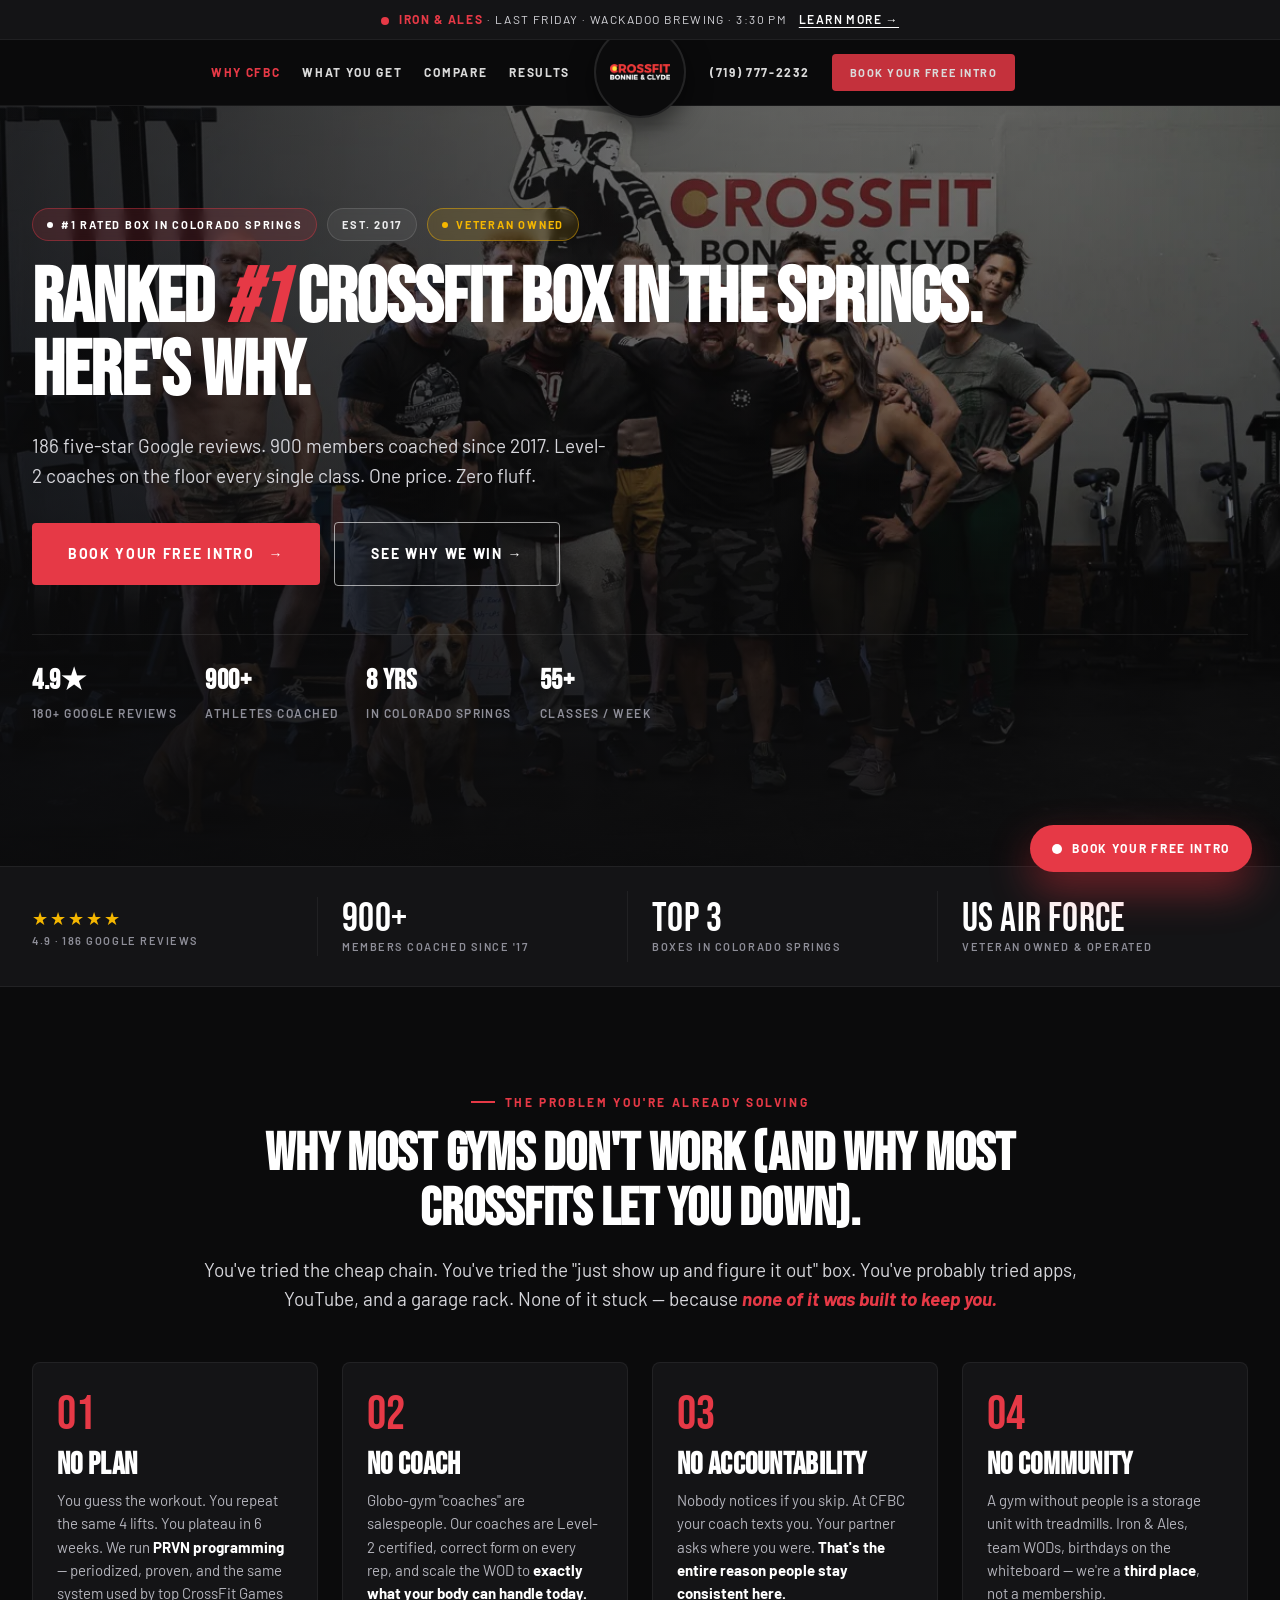
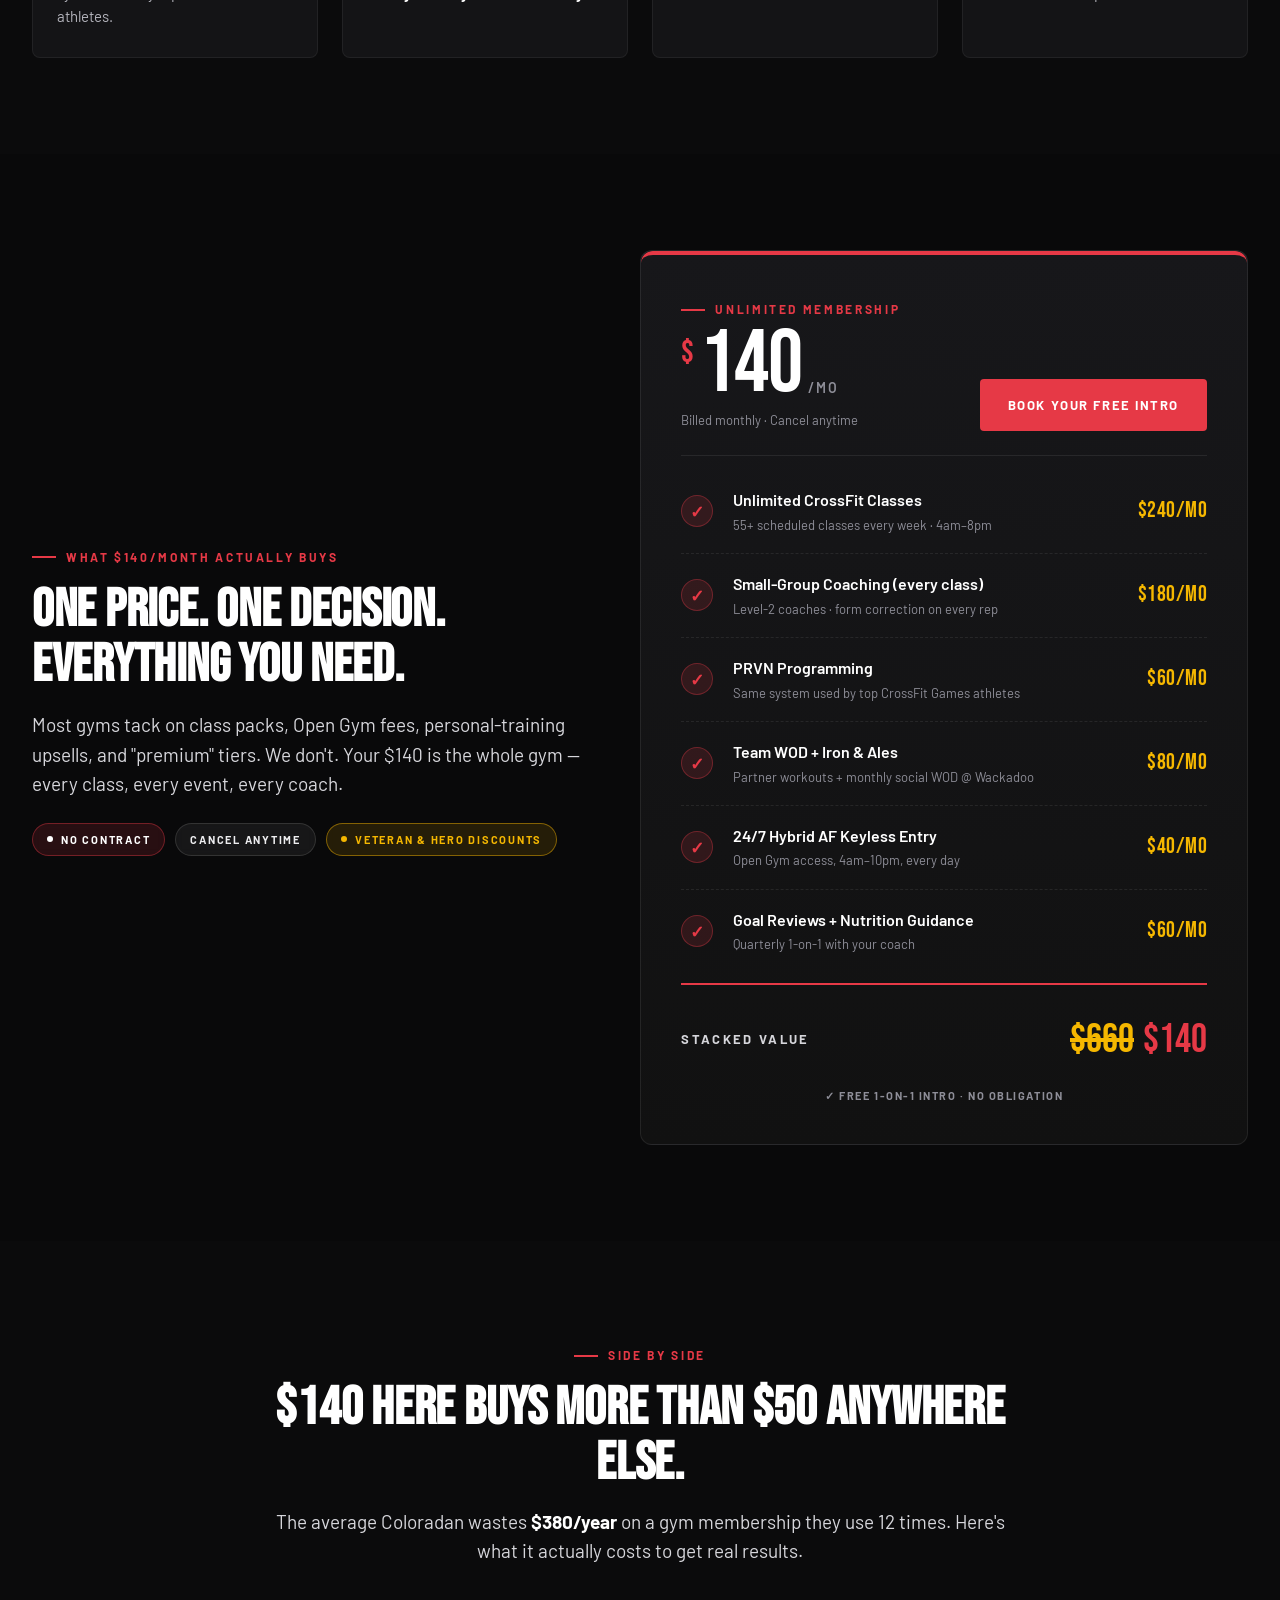
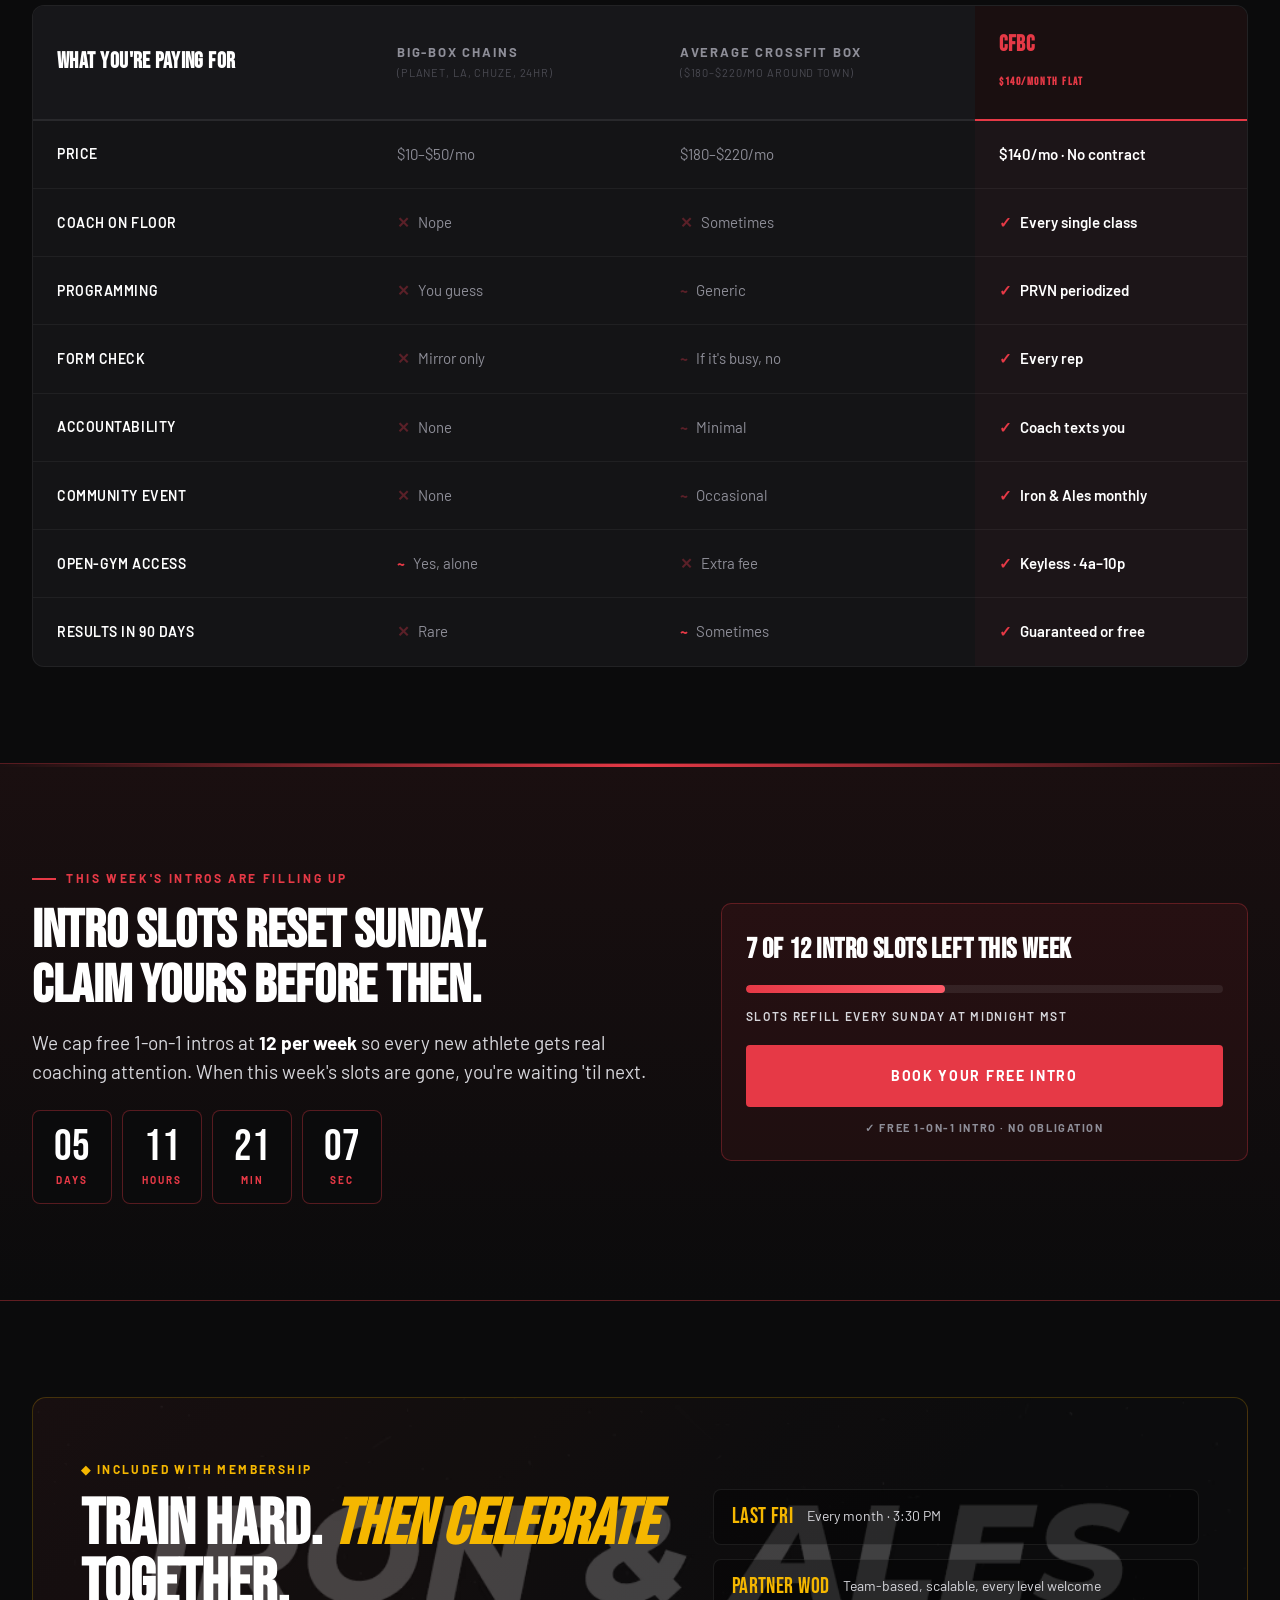
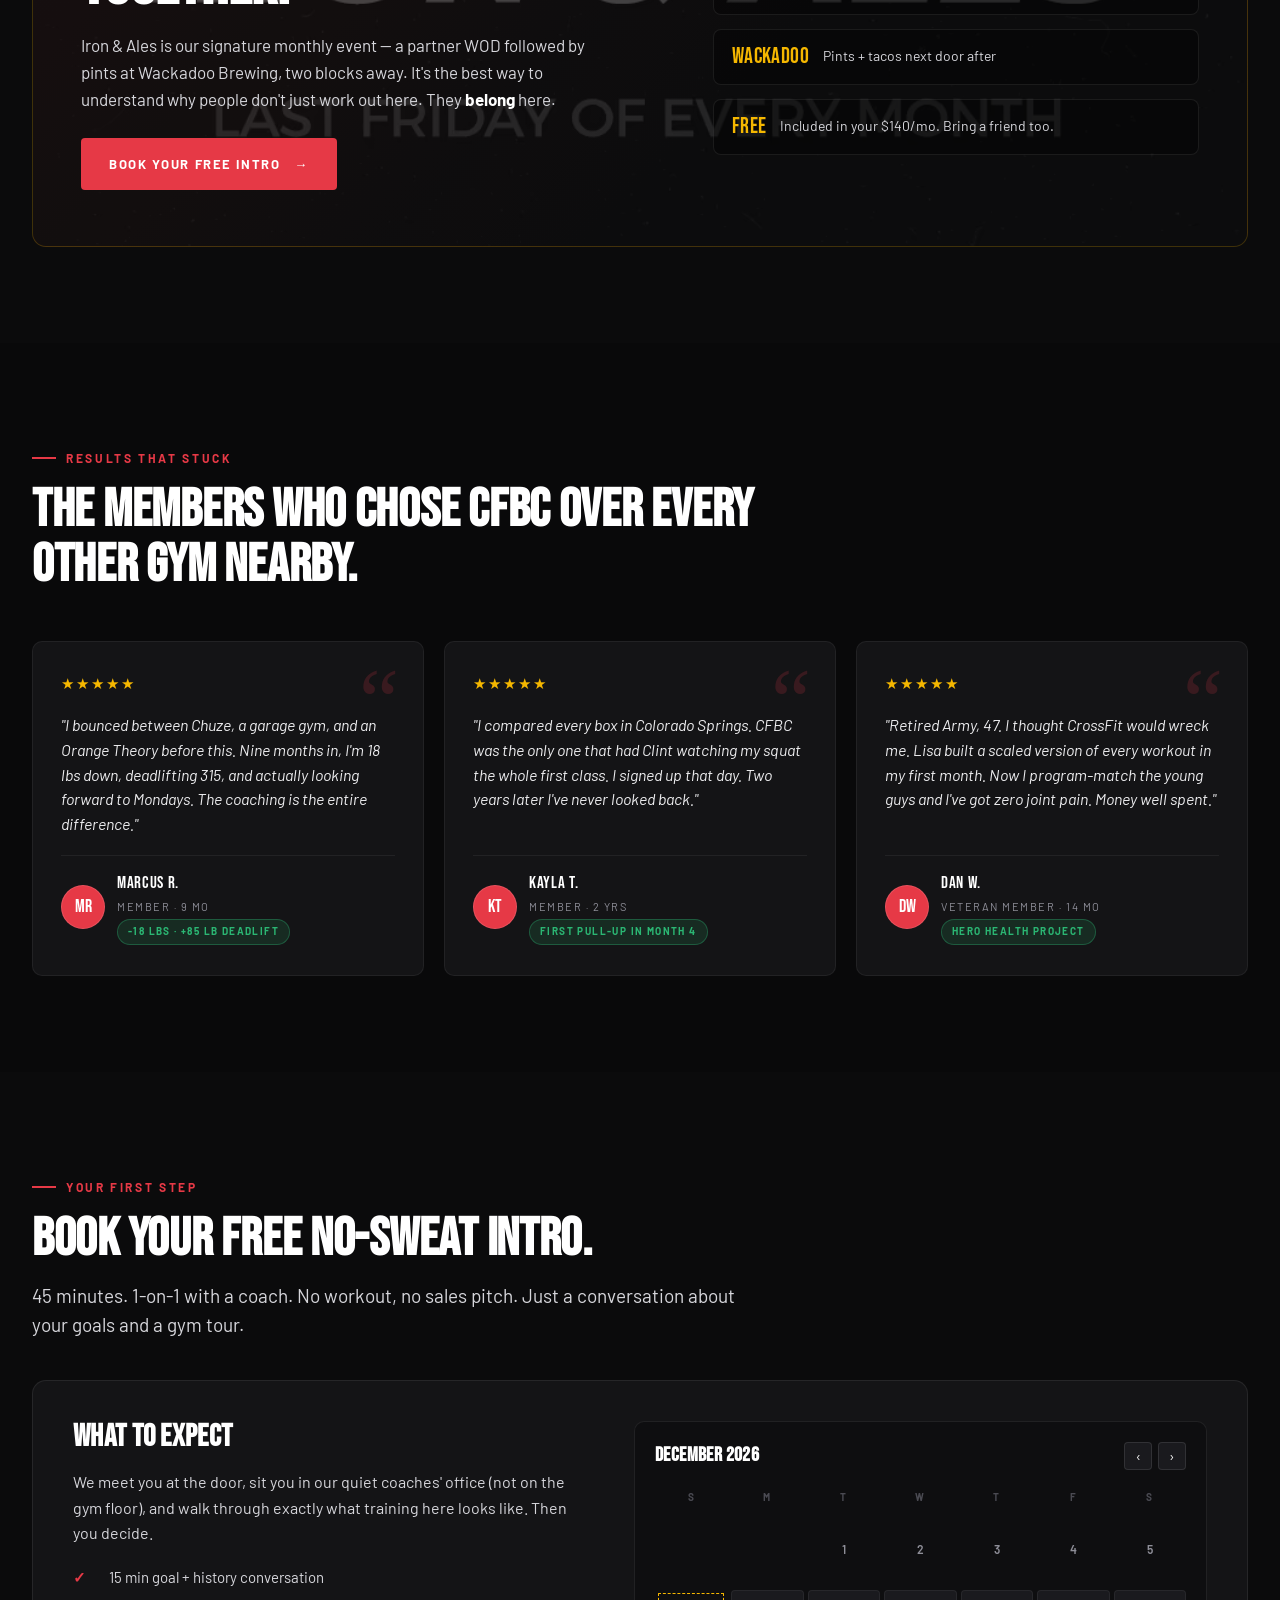
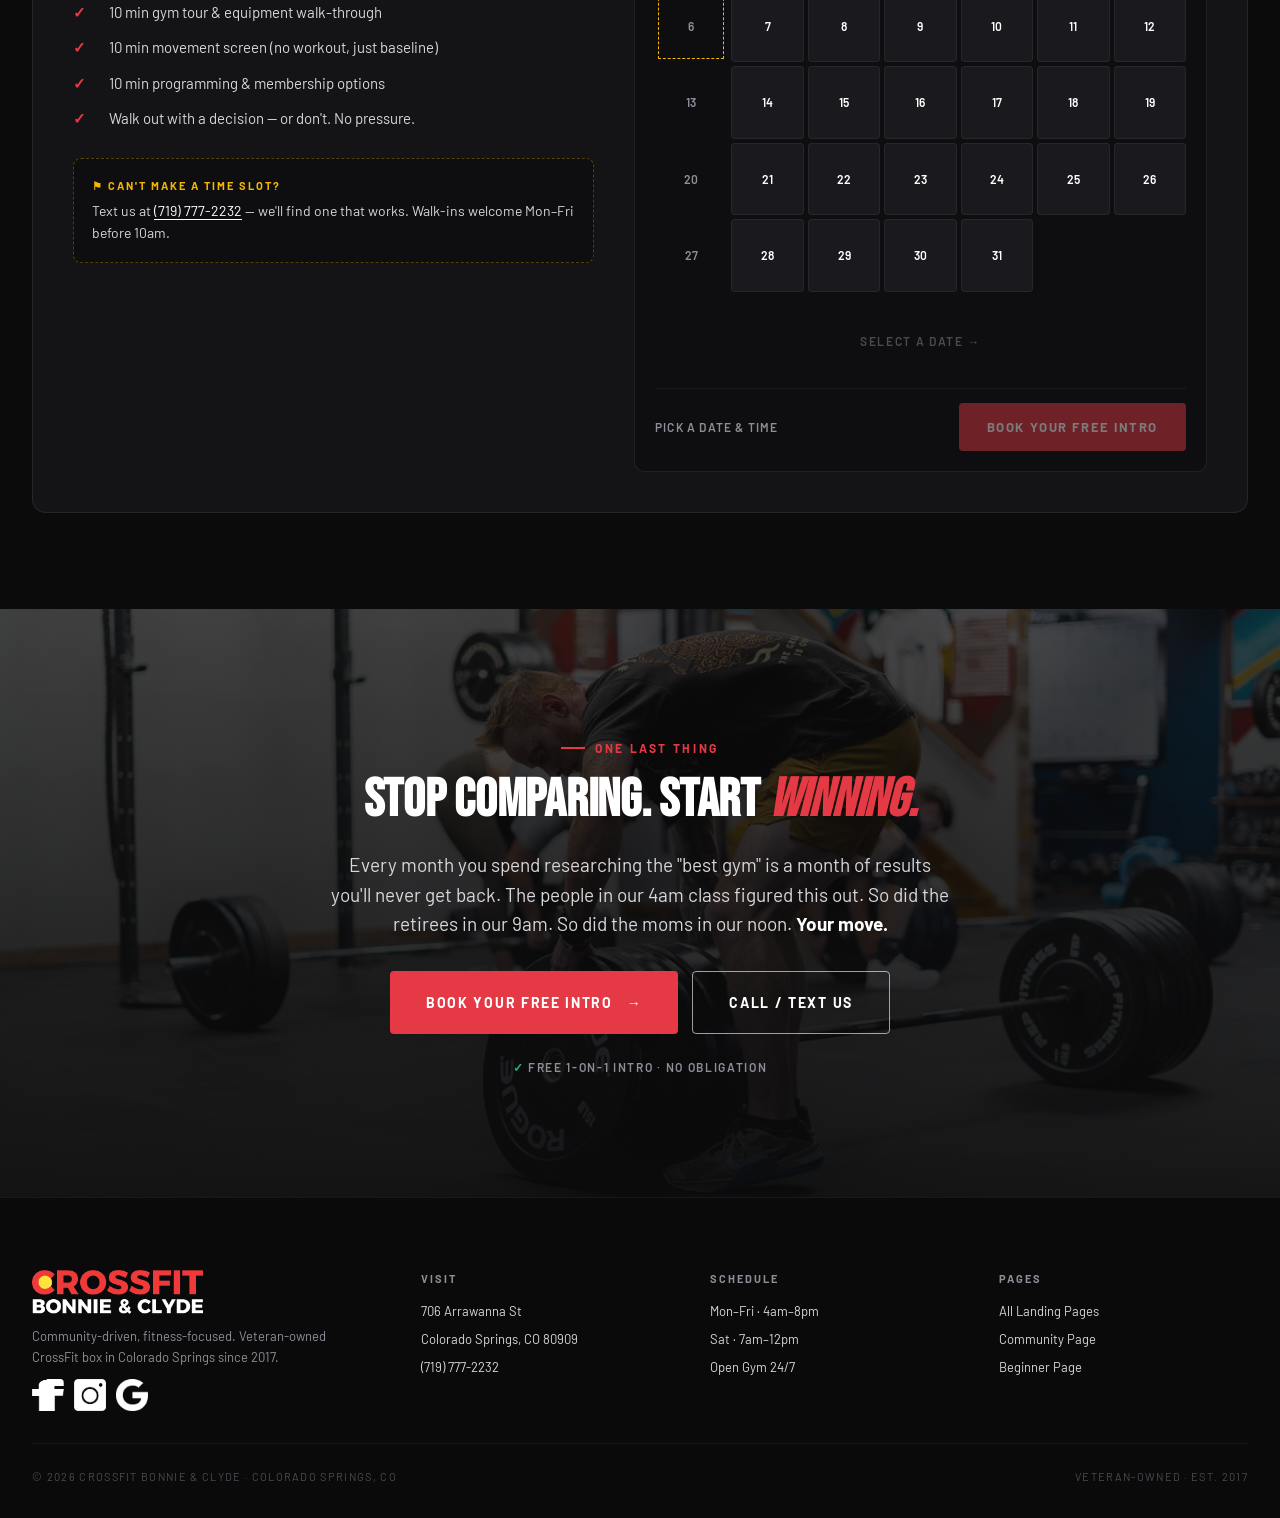
==== commit 30ff7eb9: "Fix page-1 value-stack column collapse on mobile The value-split wrapper had its grid-template-colum" ====
--- a/page-1-best-gym.html
+++ b/page-1-best-gym.html
@@ -105,7 +105,7 @@
 <!-- VALUE STACK -->
 <section id="value" class="pad-y" style="background:#09090a">
   <div class="wrap">
-    <div style="display:grid;grid-template-columns:1fr 1.1fr;gap:56px;align-items:center" class="value-split">
+    <div class="value-split">
       <div>
         <div class="eyebrow">What $140/month Actually Buys</div>
         <h2 class="display-h2">One Price. One Decision.<br/>Everything You Need.</h2>
--- a/shared/lp.css
+++ b/shared/lp.css
@@ -181,6 +181,9 @@
 .pillar .icn { width: 56px; height: 56px; margin-bottom: 18px; filter: invert(1); opacity:.95; }
 .pillar h3 { margin-bottom: 8px; }
 .pillar p { color: #B4B4BC; font-size: 15px; line-height: 1.55; margin: 0; }
+
+/* ---------- VALUE SPLIT (page-1 value stack layout) ---------- */
+.value-split { display: grid; grid-template-columns: 1fr 1.1fr; gap: 56px; align-items: center; }
 
 /* ---------- VS COMPARISON TABLE ---------- */
 .vs-table {
@@ -493,7 +496,7 @@
 @media (max-width: 1024px) {
   .pillars { grid-template-columns: repeat(2, 1fr); }
   .tests-grid { grid-template-columns: 1fr 1fr; }
-  .urgency-inner, .iron-ales, .book-block { grid-template-columns: 1fr; gap: 32px; }
+  .urgency-inner, .iron-ales, .book-block, .value-split { grid-template-columns: 1fr; gap: 32px; }
   .faq { grid-template-columns: 1fr; }
   .lp-footer-inner { grid-template-columns: 1fr 1fr; }
   .pad-y { padding-top: 72px; padding-bottom: 72px; }
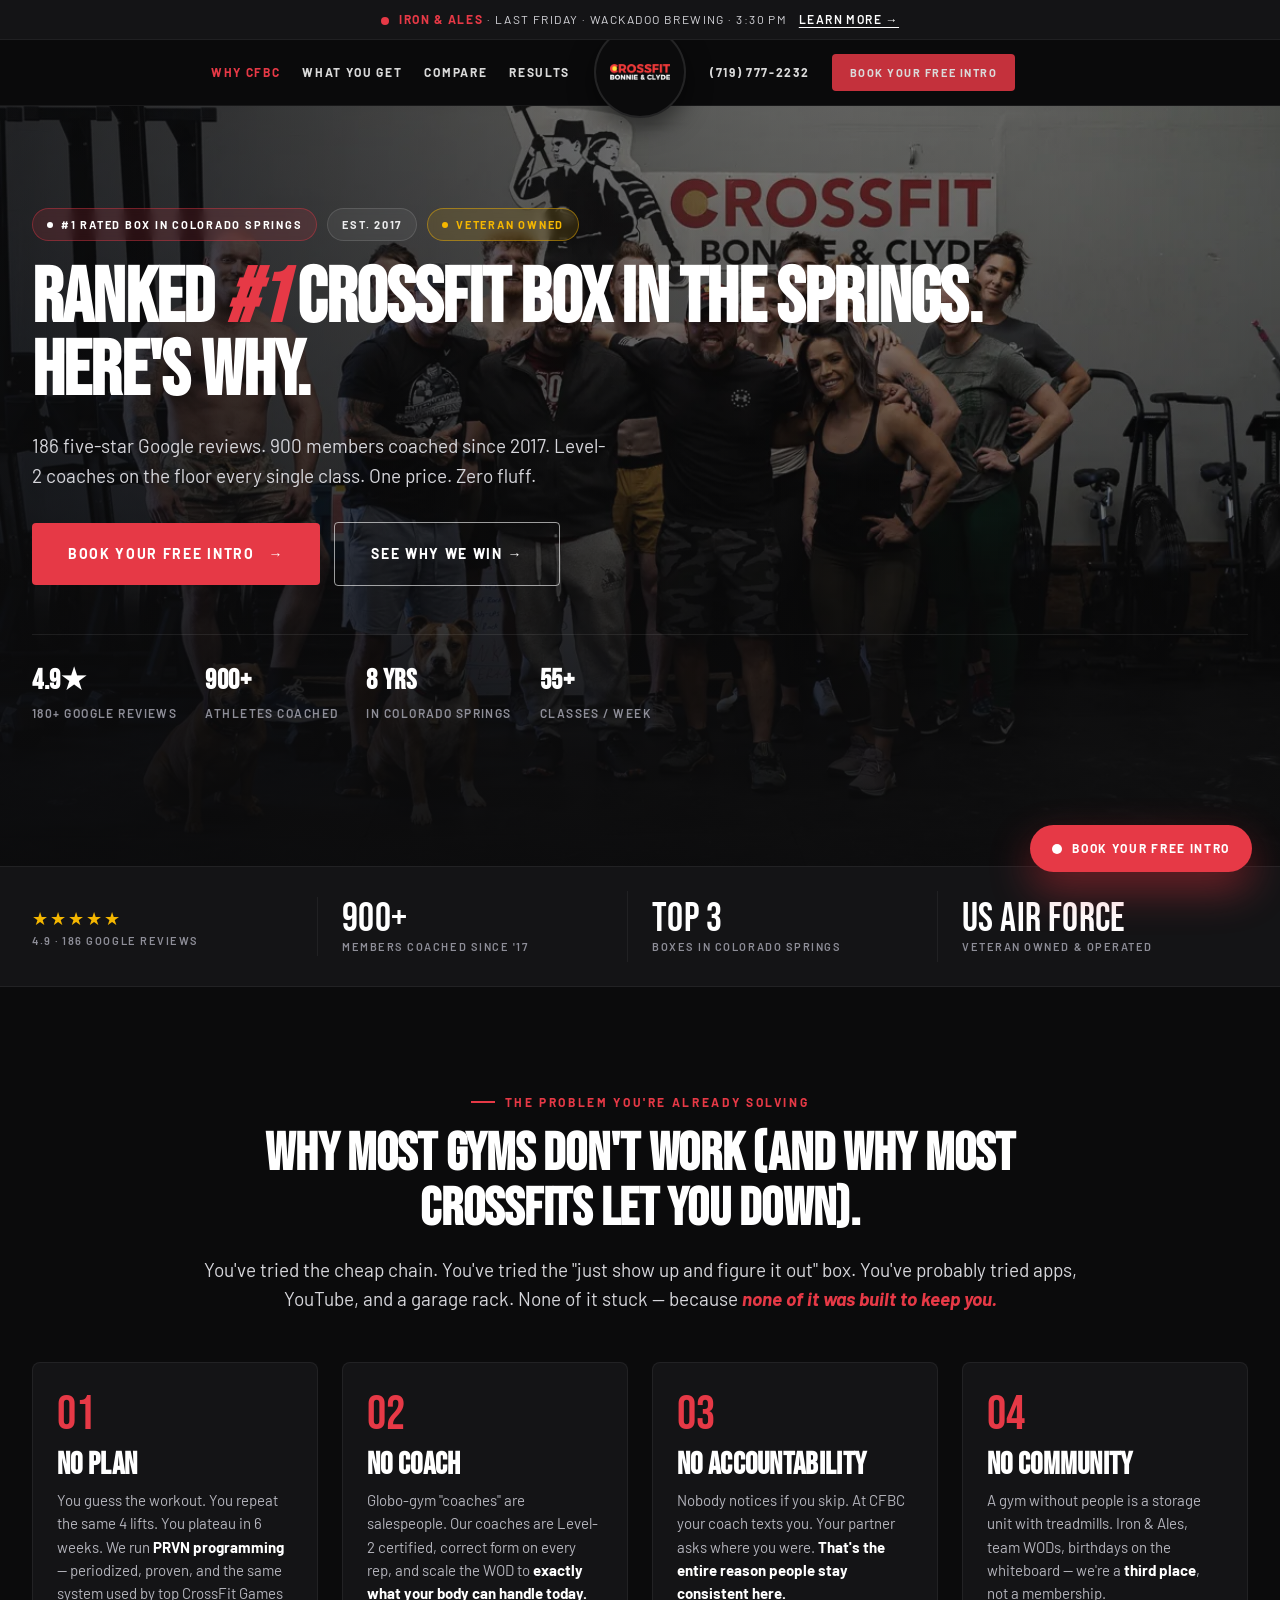
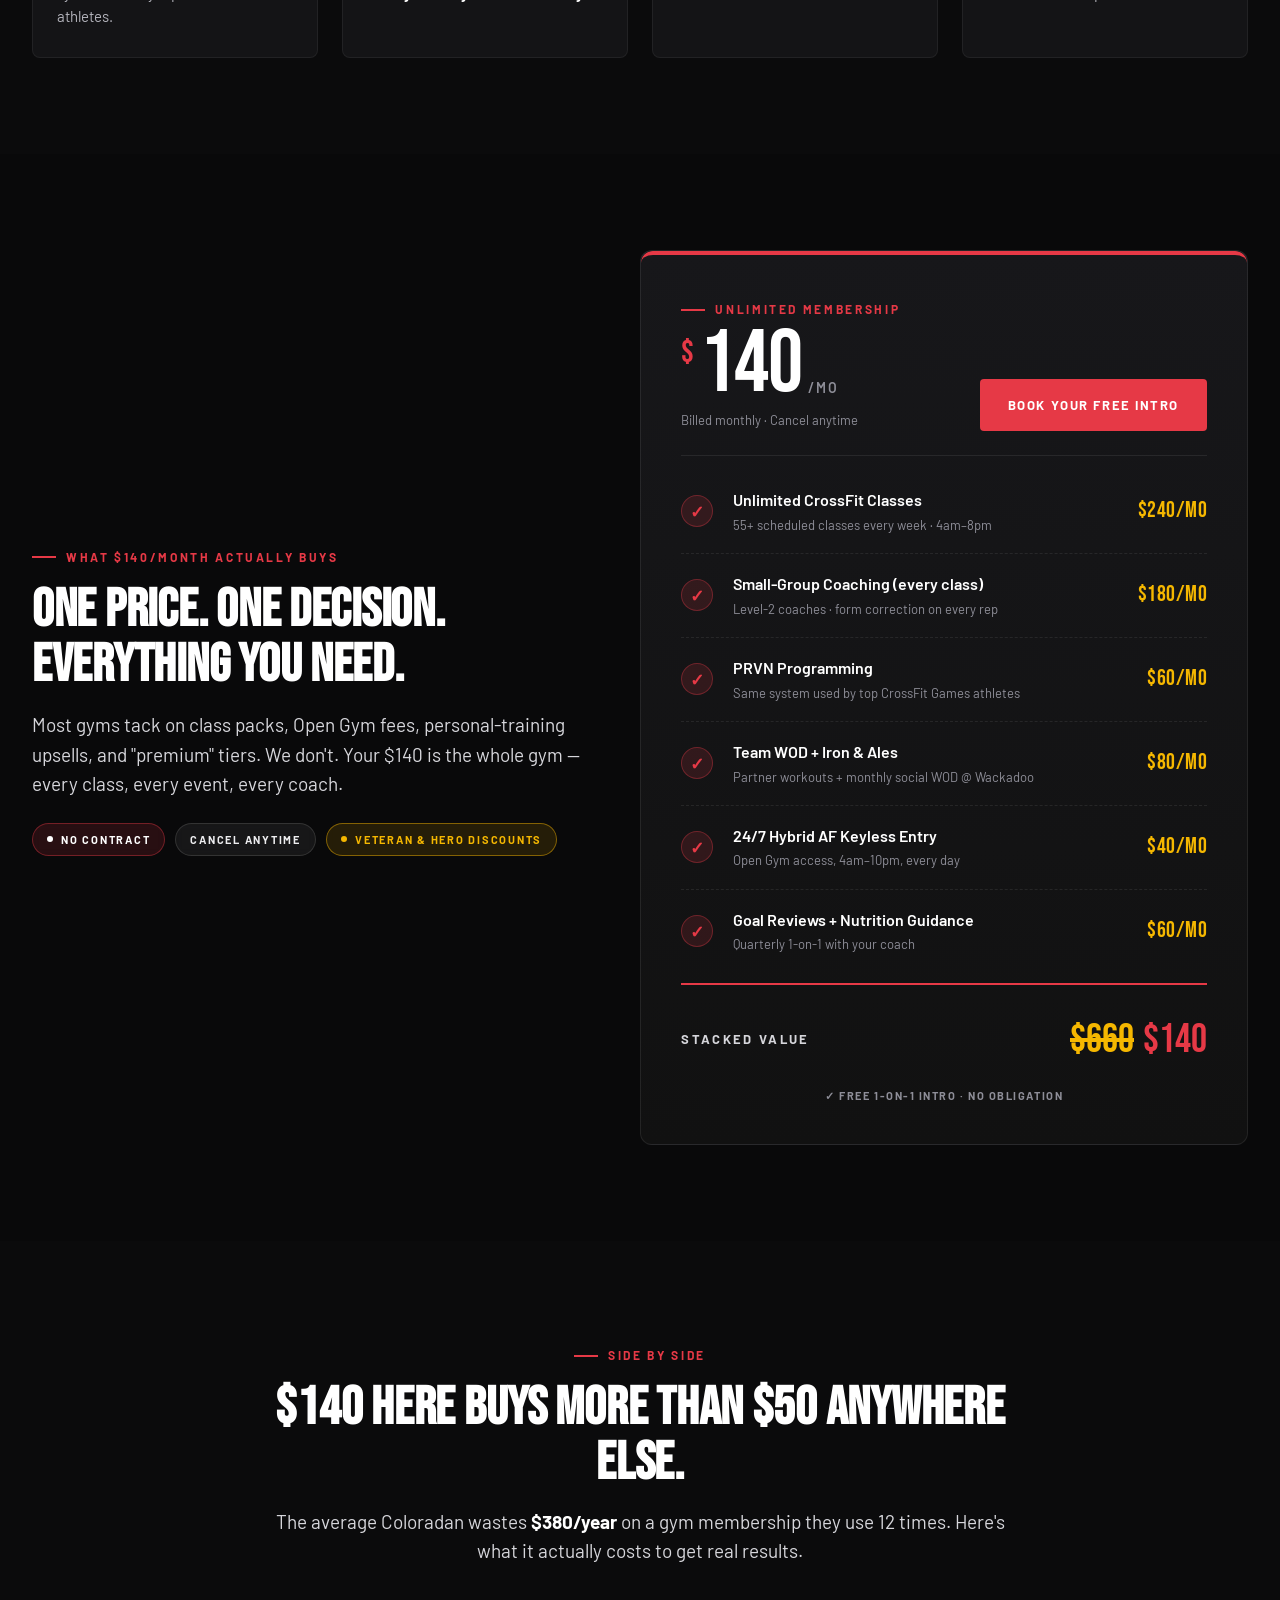
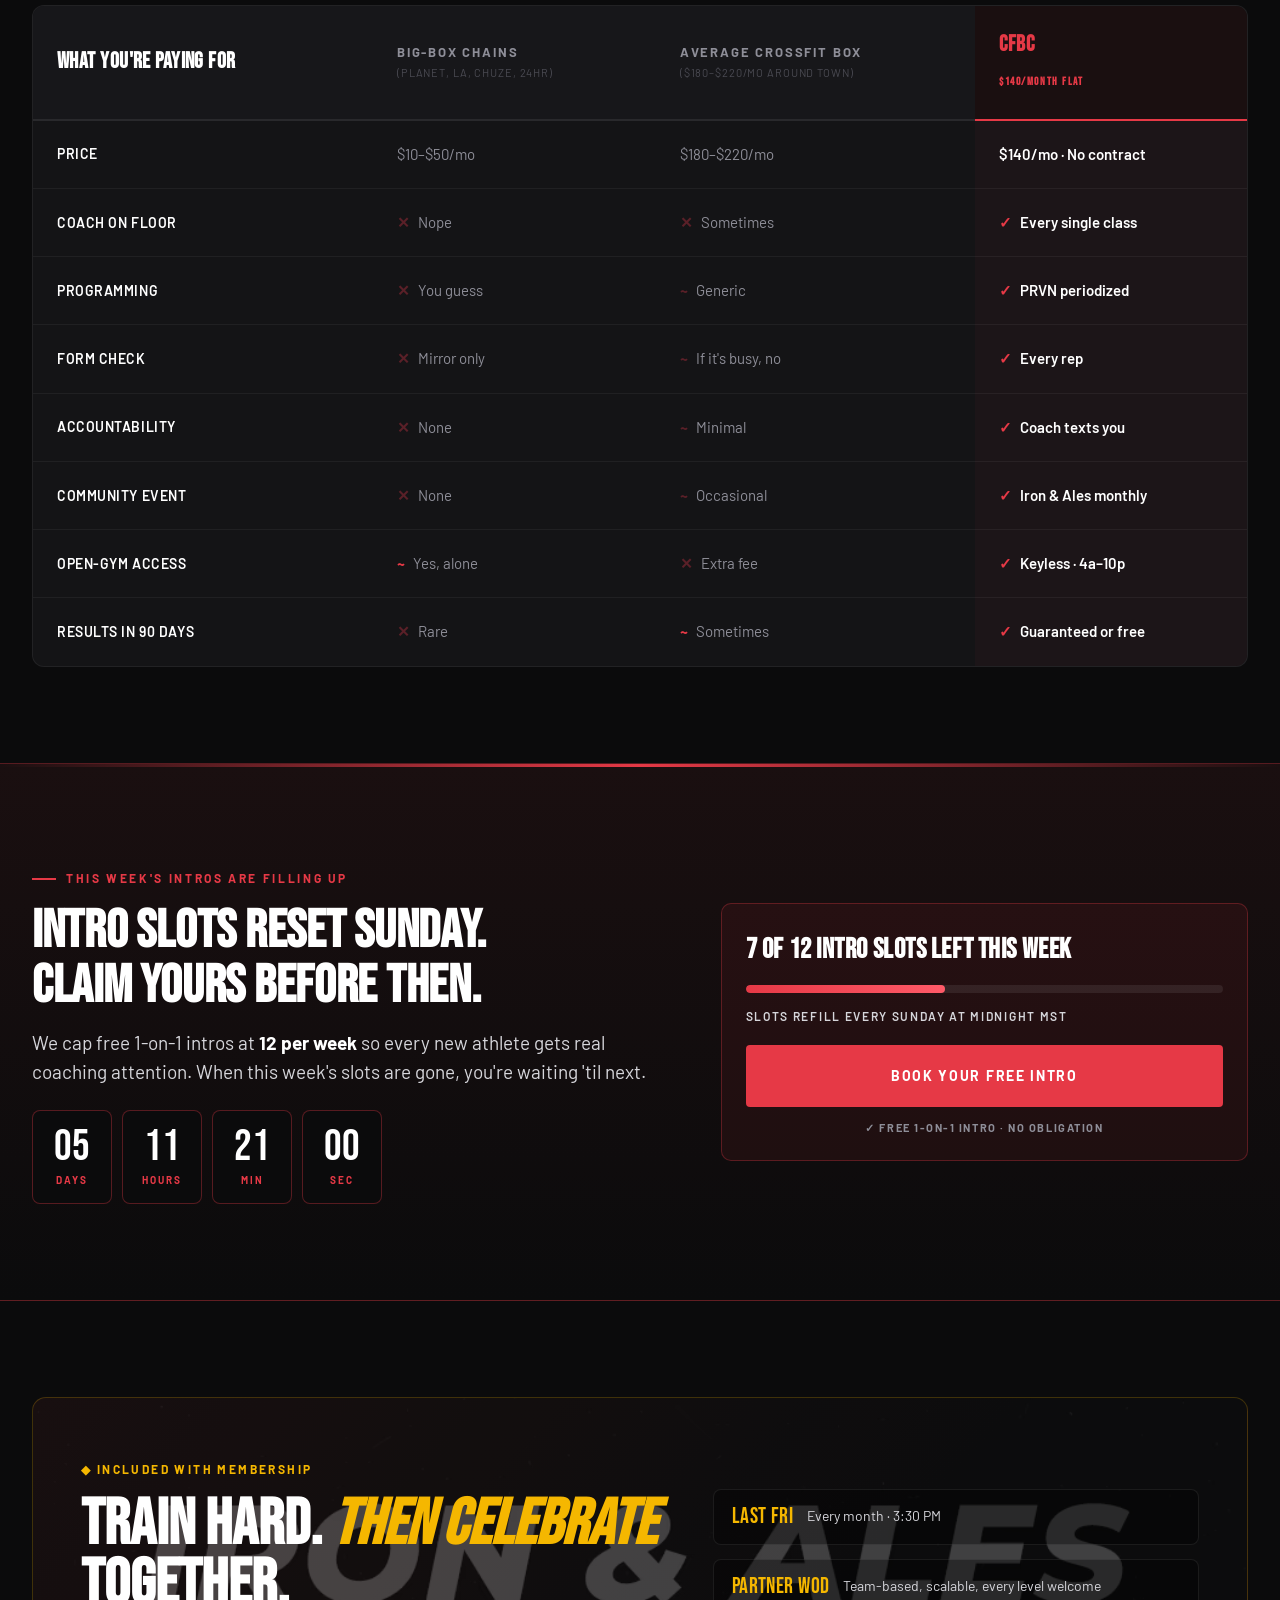
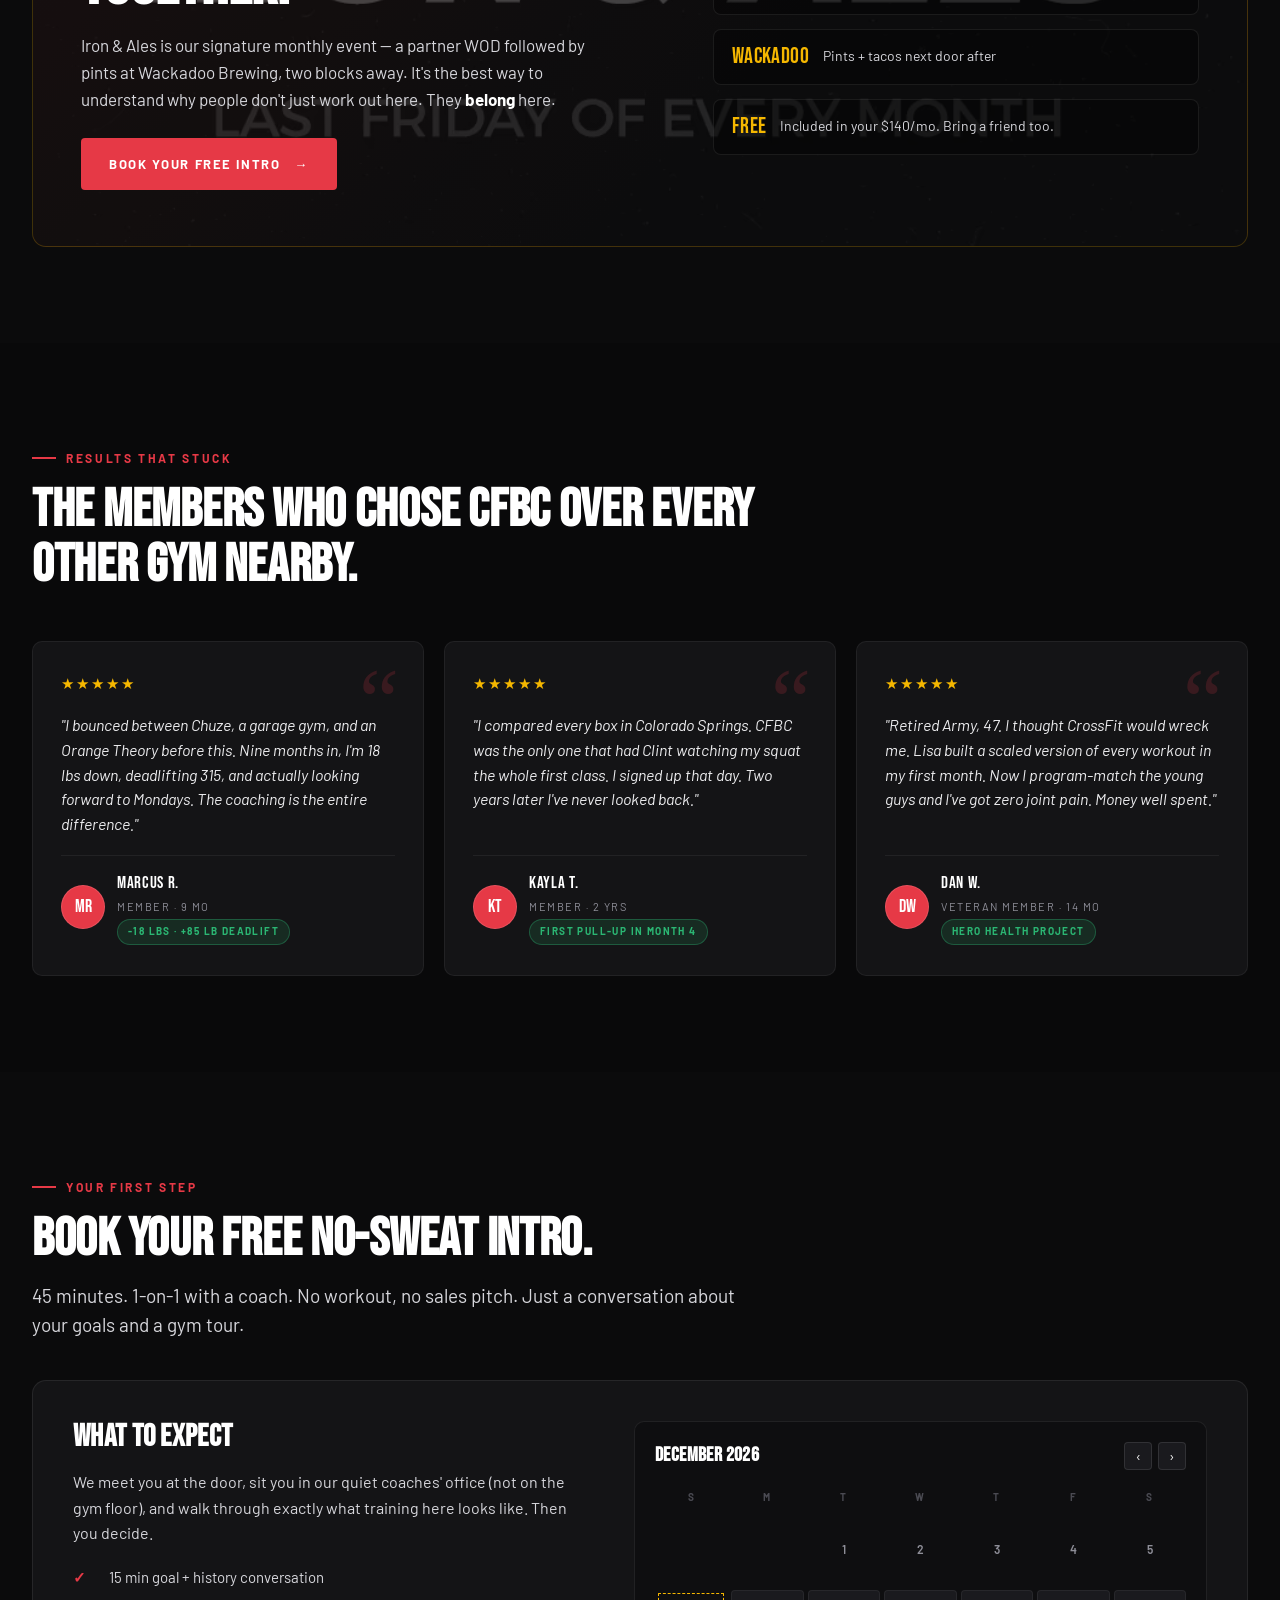
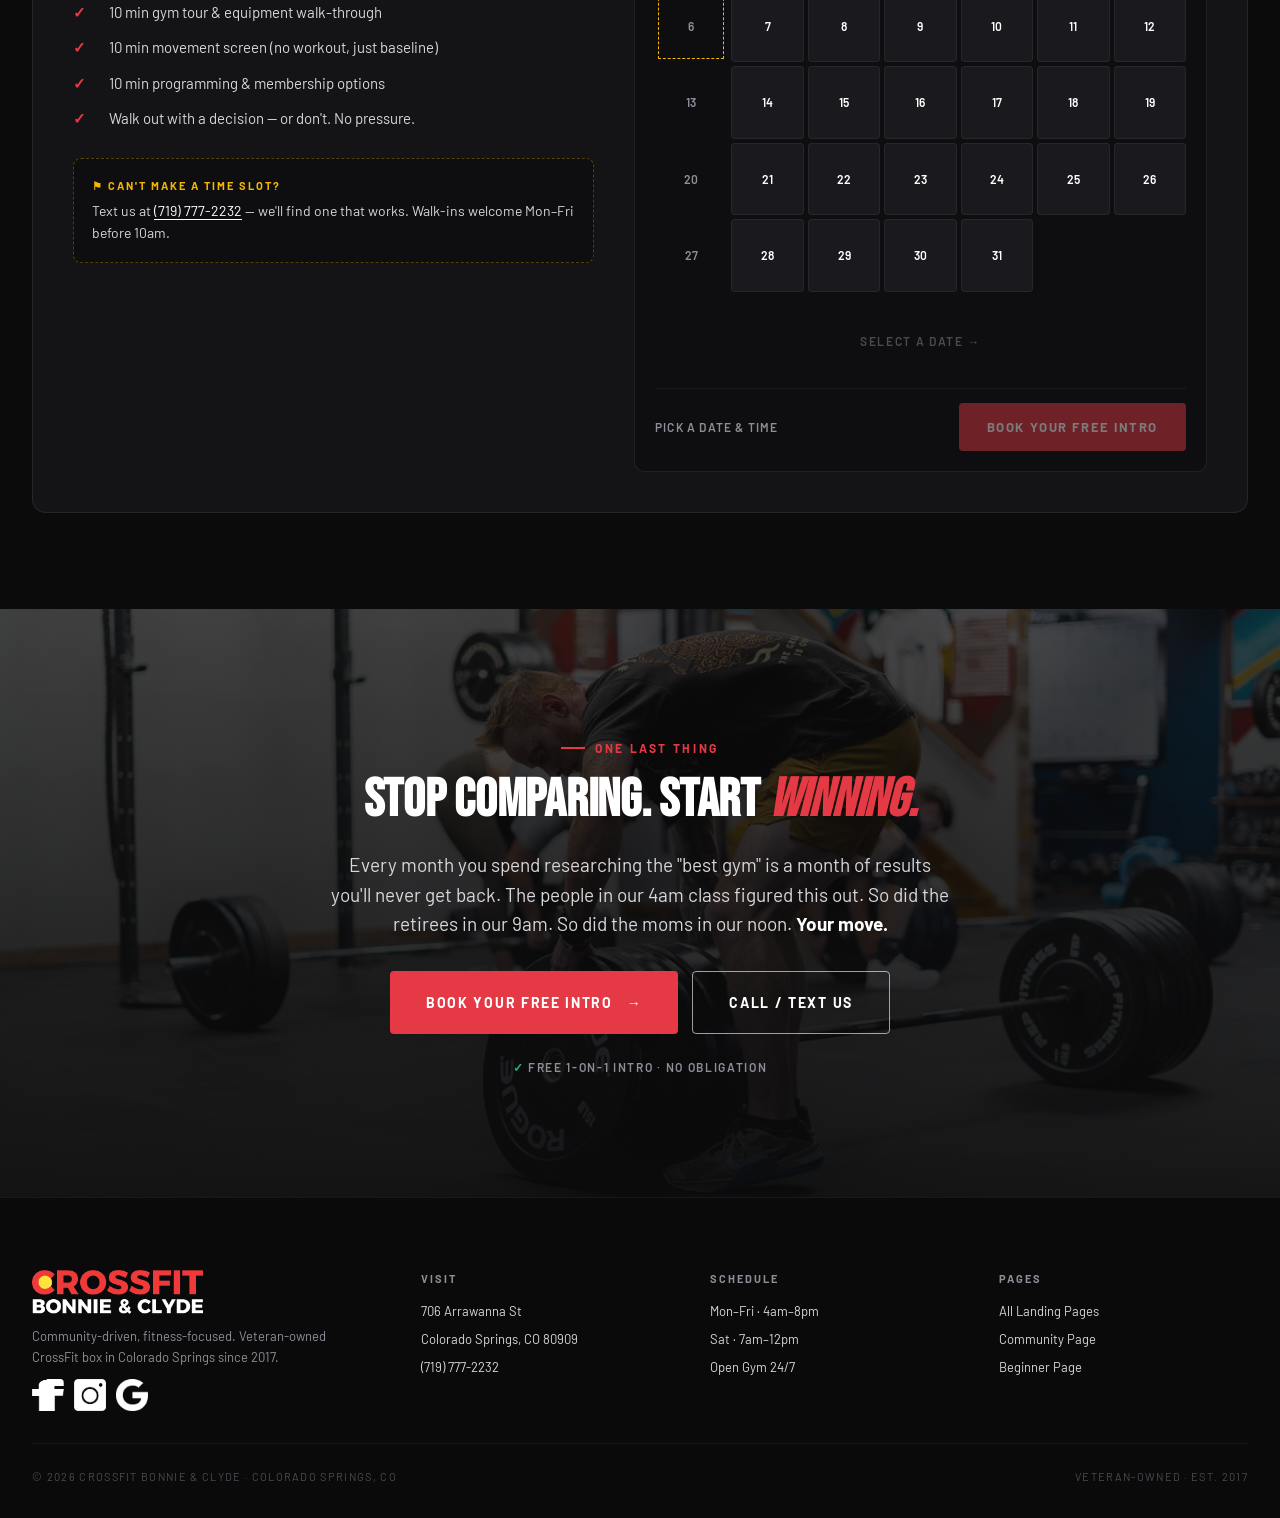
==== commit 736d0227: "Make page-1 comparison table scrollable on mobile The 4-column vs-table can't fit a phone viewport —" ====
--- a/page-1-best-gym.html
+++ b/page-1-best-gym.html
@@ -153,6 +153,7 @@
       <h2 class="display-h2">$140 Here Buys More Than $50 Anywhere Else.</h2>
       <p class="body-lg" style="margin-top:16px">The average Coloradan wastes <b style="color:#fff">$380/year</b> on a gym membership they use 12 times. Here's what it actually costs to get real results.</p>
     </div>
+    <div class="vs-scroll">
     <table class="vs-table">
       <thead>
         <tr>
@@ -173,6 +174,7 @@
         <tr><td>Results in 90 Days</td><td class="them"><span class="x">✕</span>Rare</td><td class="them"><span class="v">~</span>Sometimes</td><td class="cfbc"><span class="v">✓</span>Guaranteed or free</td></tr>
       </tbody>
     </table>
+    </div>
   </div>
 </section>
 
--- a/shared/lp.css
+++ b/shared/lp.css
@@ -186,6 +186,7 @@
 .value-split { display: grid; grid-template-columns: 1fr 1.1fr; gap: 56px; align-items: center; }
 
 /* ---------- VS COMPARISON TABLE ---------- */
+.vs-scroll { width: 100%; }
 .vs-table {
   width: 100%; border-collapse: separate; border-spacing: 0;
   background: var(--bg-surface); border-radius: 12px; overflow: hidden;
@@ -510,6 +511,21 @@
   .stack-card { padding: 28px 22px; }
   .vs-table th, .vs-table td { padding: 14px 12px; font-size: 13px; }
   .vs-table th { font-size: 16px; }
+  .vs-scroll {
+    overflow-x: auto;
+    -webkit-overflow-scrolling: touch;
+    margin: 0 -20px;
+    padding: 0 20px;
+    scrollbar-width: thin;
+  }
+  .vs-scroll .vs-table { min-width: 640px; border-radius: 10px; }
+  .vs-scroll .vs-table th:first-child,
+  .vs-scroll .vs-table td:first-child {
+    position: sticky; left: 0; z-index: 1;
+    background: #17171a;
+    box-shadow: 6px 0 10px -6px rgba(0,0,0,.55);
+  }
+  .vs-scroll .vs-table tbody td:first-child { background: var(--bg-surface); }
   .tweaks-panel { width: calc(100% - 40px); right: 20px; left: 20px; top: 80px; bottom: 80px; }
   .copylab-inner { max-height: 94vh; }
 }
